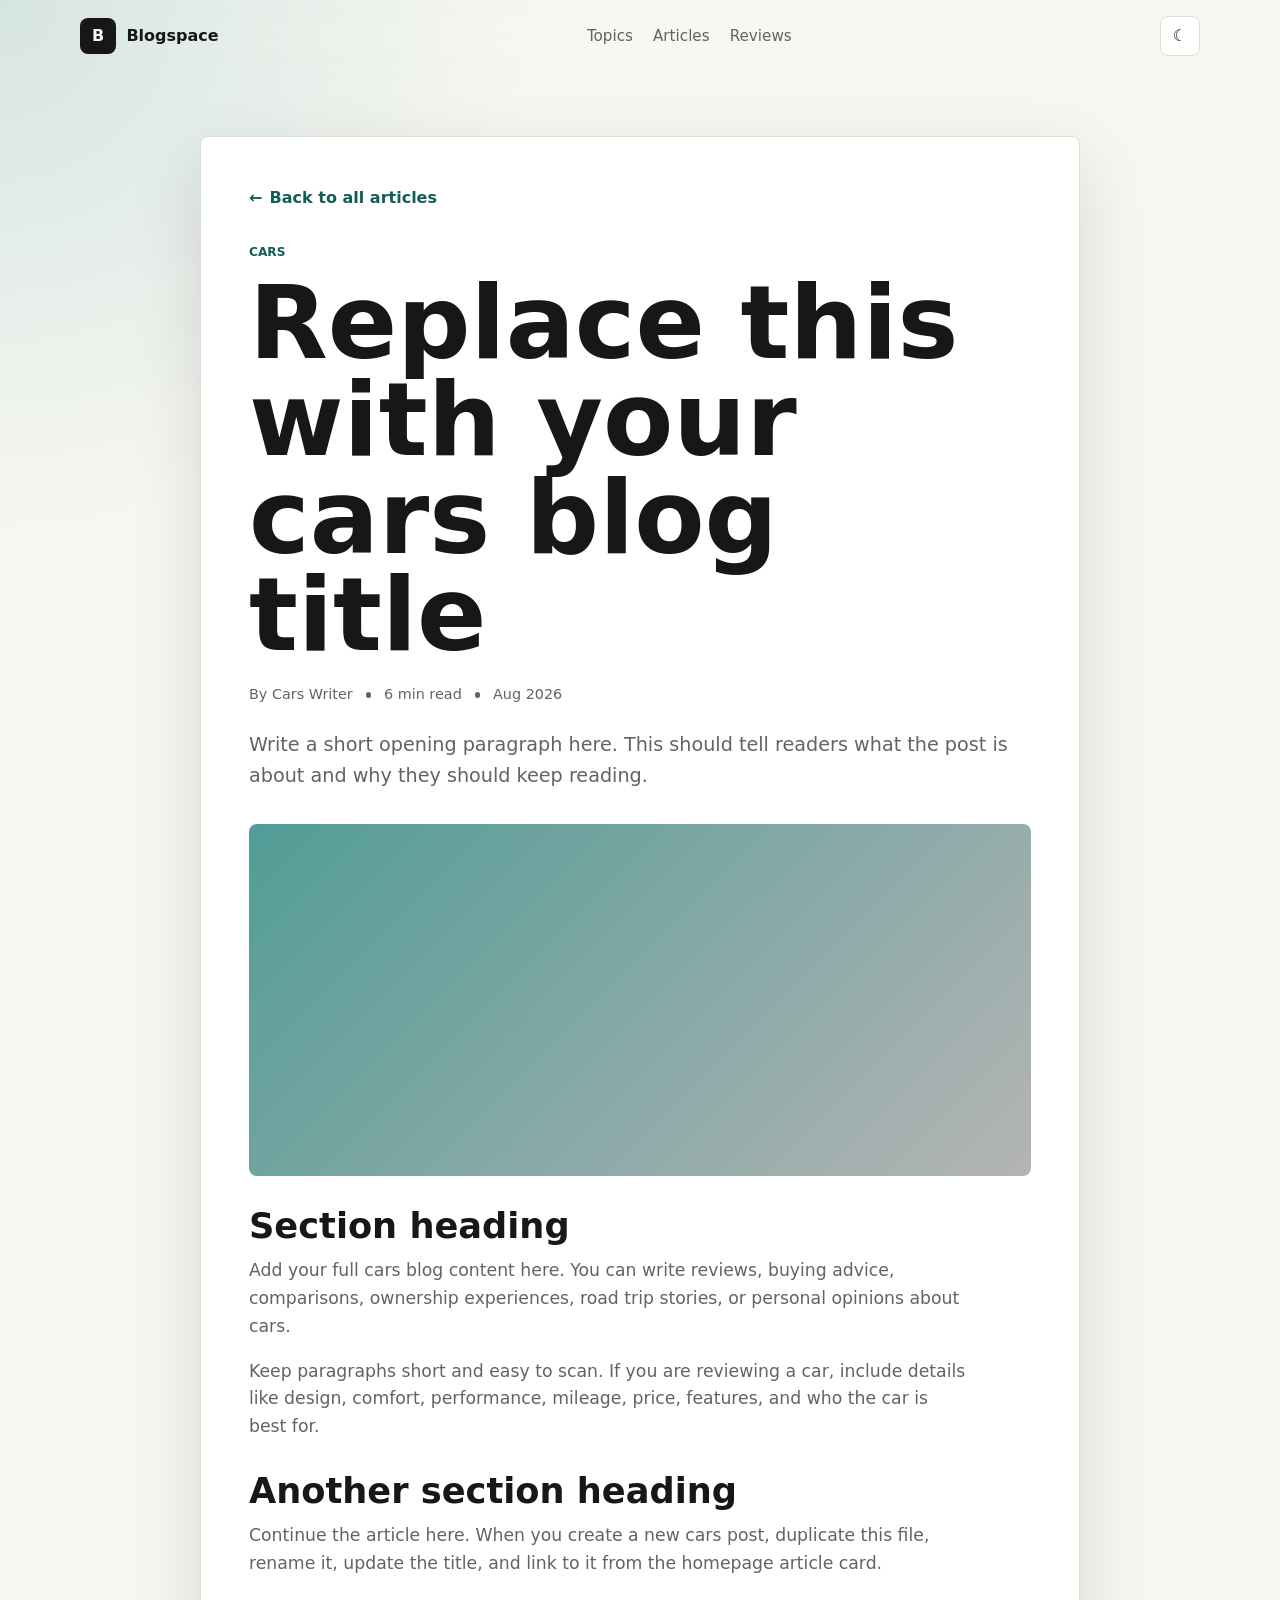
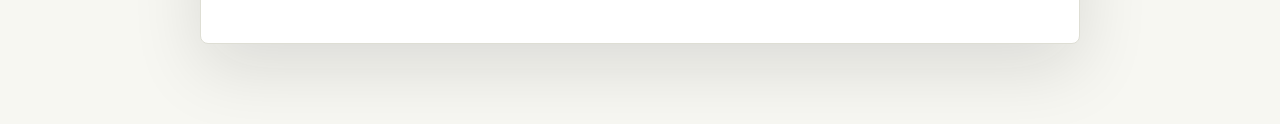
==== posts/cars-post-template.html @ 20c43fdd "Initial commit This is a sample website. Contents aren't real and authentic yet. This is just to che" ====
<!DOCTYPE html>
<html lang="en">
  <head>
    <meta charset="UTF-8" />
    <meta name="viewport" content="width=device-width, initial-scale=1.0" />
    <title>Cars Post Template</title>
    <meta name="description" content="A cars blog post template." />
    <link rel="stylesheet" href="../styles.css" />
  </head>
  <body>
    <div class="progress-bar" id="progressBar"></div>

    <header class="site-header">
      <a class="brand" href="../index.html" aria-label="Go to homepage">
        <span class="brand-mark">B</span>
        <span>Blogspace</span>
      </a>

      <nav class="nav-links" aria-label="Post navigation">
        <a href="../index.html#topics">Topics</a>
        <a href="../index.html#articles">Articles</a>
        <a href="../index.html#reviews">Reviews</a>
      </nav>

      <button class="icon-button" id="themeToggle" type="button" aria-label="Toggle theme">
        <span aria-hidden="true">☾</span>
      </button>
    </header>

    <main class="post-page">
      <article class="post-article" data-topic="cars">
        <a class="back-link" href="../index.html#articles">
          <span aria-hidden="true">←</span>
          Back to all articles
        </a>
        <p class="eyebrow">Cars</p>
        <h1>Replace this with your cars blog title</h1>

        <div class="article-meta post-meta">
          <span>By Cars Writer</span>
          <span>6 min read</span>
          <span>Aug 2026</span>
        </div>

        <p class="post-intro">
          Write a short opening paragraph here. This should tell readers what the
          post is about and why they should keep reading.
        </p>

        <div class="post-cover cars-cover" role="img" aria-label="Cars blog cover image"></div>

        <section class="post-content">
          <h2>Section heading</h2>
          <p>
            Add your full cars blog content here. You can write reviews, buying
            advice, comparisons, ownership experiences, road trip stories, or
            personal opinions about cars.
          </p>

          <p>
            Keep paragraphs short and easy to scan. If you are reviewing a car,
            include details like design, comfort, performance, mileage, price,
            features, and who the car is best for.
          </p>

          <h2>Another section heading</h2>
          <p>
            Continue the article here. When you create a new cars post, duplicate
            this file, rename it, update the title, and link to it from the
            homepage article card.
          </p>
        </section>
      </article>
    </main>

    <script src="../script.js"></script>
  </body>
</html>
---- styles.css ----
:root {
  color-scheme: light;
  --bg: #f7f7f2;
  --surface: #ffffff;
  --surface-strong: #efefe7;
  --text: #171717;
  --muted: #62645f;
  --line: #deded4;
  --accent: #0f766e;
  --accent-strong: #115e59;
  --accent-soft: #d8f3ee;
  --shadow: 0 24px 70px rgba(20, 20, 15, 0.12);
  --radius: 8px;
  --max-width: 1160px;
}

body.dark {
  color-scheme: dark;
  --bg: #101312;
  --surface: #181c1a;
  --surface-strong: #222824;
  --text: #f3f5f0;
  --muted: #a9b0aa;
  --line: #303832;
  --accent: #5eead4;
  --accent-strong: #99f6e4;
  --accent-soft: #163a35;
  --shadow: 0 24px 70px rgba(0, 0, 0, 0.32);
}

* {
  box-sizing: border-box;
}

html {
  scroll-behavior: smooth;
}

body {
  margin: 0;
  background:
    radial-gradient(circle at top left, rgba(15, 118, 110, 0.14), transparent 34rem),
    var(--bg);
  color: var(--text);
  font-family:
    Inter, ui-sans-serif, system-ui, -apple-system, BlinkMacSystemFont, "Segoe UI",
    sans-serif;
  line-height: 1.6;
}

a {
  color: inherit;
  text-decoration: none;
}

button,
input {
  font: inherit;
}

.progress-bar {
  position: fixed;
  top: 0;
  left: 0;
  z-index: 20;
  width: 0%;
  height: 4px;
  background: var(--accent);
}

.site-header {
  position: sticky;
  top: 0;
  z-index: 10;
  display: flex;
  align-items: center;
  justify-content: space-between;
  gap: 1rem;
  max-width: var(--max-width);
  margin: 0 auto;
  padding: 1rem 1.25rem;
  backdrop-filter: blur(18px);
}

.brand,
.nav-links,
.footer-links,
.article-meta,
.filter-tabs {
  display: flex;
  align-items: center;
}

.brand {
  gap: 0.65rem;
  font-weight: 800;
}

.brand-mark {
  display: grid;
  width: 2.25rem;
  height: 2.25rem;
  place-items: center;
  border-radius: var(--radius);
  background: var(--text);
  color: var(--bg);
}

.nav-links {
  gap: 1.25rem;
  color: var(--muted);
  font-size: 0.95rem;
}

.nav-links a:hover,
.footer-links a:hover,
.text-link:hover {
  color: var(--accent-strong);
}

.icon-button {
  display: grid;
  width: 2.5rem;
  height: 2.5rem;
  place-items: center;
  border: 1px solid var(--line);
  border-radius: var(--radius);
  background: var(--surface);
  color: var(--text);
  cursor: pointer;
}

main,
.site-footer {
  max-width: var(--max-width);
  margin: 0 auto;
  padding: 0 1.25rem;
}

.hero {
  display: grid;
  grid-template-columns: minmax(0, 1.45fr) minmax(18rem, 0.55fr);
  gap: 1.25rem;
  align-items: stretch;
  min-height: calc(100vh - 5.5rem);
  padding: 5.5rem 0 3.5rem;
}

.hero-content {
  display: flex;
  flex-direction: column;
  justify-content: center;
}

.eyebrow,
.card-label,
.tag {
  margin: 0 0 0.75rem;
  color: var(--accent-strong);
  font-size: 0.76rem;
  font-weight: 800;
  letter-spacing: 0;
  text-transform: uppercase;
}

h1,
h2,
h3,
p {
  margin-top: 0;
}

h1 {
  max-width: 13ch;
  margin-bottom: 1.25rem;
  font-size: clamp(3.25rem, 8vw, 6.75rem);
  line-height: 0.95;
}

h2 {
  margin-bottom: 0.8rem;
  font-size: clamp(2rem, 4vw, 3.4rem);
  line-height: 1.05;
}

h3 {
  margin-bottom: 0.75rem;
  font-size: 1.45rem;
  line-height: 1.18;
}

.hero-copy {
  max-width: 42rem;
  color: var(--muted);
  font-size: 1.12rem;
}

.search-panel,
.newsletter-form {
  display: flex;
  gap: 0.65rem;
  width: 100%;
}

.search-panel {
  max-width: 36rem;
  margin-top: 1.25rem;
  padding: 0.45rem;
  border: 1px solid var(--line);
  border-radius: var(--radius);
  background: var(--surface);
  box-shadow: var(--shadow);
}

input {
  min-width: 0;
  width: 100%;
  border: 1px solid transparent;
  border-radius: calc(var(--radius) - 2px);
  background: transparent;
  color: var(--text);
  outline: none;
  padding: 0.85rem 1rem;
}

input:focus {
  border-color: var(--accent);
}

button[type="submit"],
.filter-button {
  border: 0;
  border-radius: calc(var(--radius) - 2px);
  cursor: pointer;
  font-weight: 800;
}

button[type="submit"] {
  background: var(--text);
  color: var(--bg);
  padding: 0.85rem 1.15rem;
}

.hero-card,
.article-card,
.newsletter {
  border: 1px solid var(--line);
  border-radius: var(--radius);
  background: color-mix(in srgb, var(--surface) 88%, transparent);
}

.hero-card {
  align-self: end;
  min-height: 23rem;
  padding: 1.5rem;
  box-shadow: var(--shadow);
}

.hero-card h2 {
  font-size: 2rem;
}

.hero-card p,
.feature-copy p,
.article-card p,
.newsletter p,
.section-copy {
  color: var(--muted);
}

.text-link {
  display: inline-flex;
  margin-top: 1rem;
  color: var(--accent-strong);
  font-weight: 800;
}

.topics-section,
.featured,
.articles-section,
.newsletter,
.reviews-section {
  margin-bottom: 5rem;
}

.section-heading {
  margin-bottom: 1.25rem;
}

.section-heading.row {
  display: flex;
  align-items: end;
  justify-content: space-between;
  gap: 1rem;
}

.topic-grid {
  display: grid;
  grid-template-columns: repeat(2, minmax(0, 1fr));
  gap: 1rem;
}

.topic-card {
  min-height: 18rem;
  padding: clamp(1.4rem, 4vw, 2rem);
  border: 1px solid var(--line);
  border-radius: var(--radius);
  background: var(--surface);
  box-shadow: var(--shadow);
  transition:
    transform 180ms ease,
    border-color 180ms ease;
}

.topic-card:hover {
  transform: translateY(-4px);
  border-color: color-mix(in srgb, var(--accent) 45%, var(--line));
}

.cars-topic {
  background:
    linear-gradient(135deg, rgba(15, 118, 110, 0.16), transparent),
    var(--surface);
}

.emotions-topic {
  background:
    linear-gradient(135deg, rgba(242, 201, 76, 0.22), transparent),
    var(--surface);
}

.feature-grid {
  display: grid;
  grid-template-columns: minmax(0, 1fr) minmax(0, 1fr);
  overflow: hidden;
  border: 1px solid var(--line);
  border-radius: var(--radius);
  background: var(--surface);
}

.feature-image {
  min-height: 25rem;
  background:
    linear-gradient(135deg, rgba(15, 118, 110, 0.82), rgba(242, 201, 76, 0.62)),
    url("https://images.unsplash.com/photo-1499750310107-5fef28a66643?auto=format&fit=crop&w=1400&q=80");
  background-position: center;
  background-size: cover;
}

.feature-copy {
  align-self: center;
  padding: clamp(1.5rem, 5vw, 3rem);
}

.feature-copy h3 {
  font-size: clamp(2rem, 4vw, 3.5rem);
}

.article-meta {
  gap: 0.8rem;
  color: var(--muted);
  font-size: 0.9rem;
}

.article-meta span + span::before {
  content: "";
  display: inline-block;
  width: 0.35rem;
  height: 0.35rem;
  margin-right: 0.8rem;
  border-radius: 999px;
  background: var(--muted);
  vertical-align: middle;
}

.filter-tabs {
  flex-wrap: wrap;
  gap: 0.4rem;
  padding: 0.35rem;
  border: 1px solid var(--line);
  border-radius: var(--radius);
  background: var(--surface);
}

.filter-button {
  background: transparent;
  color: var(--muted);
  padding: 0.55rem 0.85rem;
}

.filter-button.active,
.filter-button:hover {
  background: var(--accent-soft);
  color: var(--accent-strong);
}

.article-grid {
  display: grid;
  grid-template-columns: repeat(3, minmax(0, 1fr));
  gap: 1rem;
}

.article-card {
  display: block;
  min-height: 16rem;
  padding: 1.35rem;
  transition:
    transform 180ms ease,
    border-color 180ms ease,
    box-shadow 180ms ease;
}

.read-more {
  display: inline-flex;
  margin-top: 1.25rem;
  color: var(--accent-strong);
  font-weight: 800;
}

.article-card:hover {
  transform: translateY(-4px);
  border-color: color-mix(in srgb, var(--accent) 45%, var(--line));
  box-shadow: var(--shadow);
}

.article-card.hidden {
  display: none;
}

.empty-state {
  display: none;
  margin-top: 1rem;
  color: var(--muted);
}

.empty-state.visible {
  display: block;
}

.newsletter {
  display: grid;
  grid-template-columns: minmax(0, 1fr) minmax(18rem, 0.7fr);
  gap: 1.5rem;
  align-items: center;
  padding: clamp(1.5rem, 5vw, 3rem);
  background:
    linear-gradient(135deg, color-mix(in srgb, var(--accent-soft) 55%, transparent), transparent),
    var(--surface);
}

.newsletter-form {
  padding: 0.45rem;
  border: 1px solid var(--line);
  border-radius: var(--radius);
  background: var(--bg);
}

.reviews-section {
  scroll-margin-top: 5rem;
}

.section-copy {
  max-width: 42rem;
}

.giscus-wrapper {
  min-height: 12rem;
  padding: clamp(1rem, 3vw, 1.5rem);
  border: 1px solid var(--line);
  border-radius: var(--radius);
  background: var(--surface);
  box-shadow: var(--shadow);
}

.post-page {
  max-width: 920px;
  padding-top: 4rem;
  padding-bottom: 5rem;
}

.post-article {
  padding: clamp(1.5rem, 5vw, 3rem);
  border: 1px solid var(--line);
  border-radius: var(--radius);
  background: var(--surface);
  box-shadow: var(--shadow);
}

.post-article h1 {
  max-width: 11ch;
}

.back-link {
  display: inline-flex;
  align-items: center;
  gap: 0.45rem;
  margin-bottom: 2rem;
  color: var(--accent-strong);
  font-weight: 800;
}

.post-meta {
  margin-bottom: 1.5rem;
}

.post-intro {
  color: var(--muted);
  font-size: 1.2rem;
}

.post-cover {
  min-height: 22rem;
  margin: 2rem 0;
  border-radius: var(--radius);
  background-position: center;
  background-size: cover;
}

.cars-cover {
  background:
    linear-gradient(135deg, rgba(15, 118, 110, 0.72), rgba(23, 23, 23, 0.32)),
    url("https://images.unsplash.com/photo-1503736334956-4c8f8e92946d?auto=format&fit=crop&w=1400&q=80");
}

.emotions-cover {
  background:
    linear-gradient(135deg, rgba(242, 201, 76, 0.5), rgba(15, 118, 110, 0.5)),
    url("https://images.unsplash.com/photo-1490730141103-6cac27aaab94?auto=format&fit=crop&w=1400&q=80");
}

.post-content {
  max-width: 720px;
}

.post-content h2 {
  margin-top: 2rem;
  font-size: clamp(1.6rem, 3vw, 2.2rem);
}

.post-content p {
  color: var(--muted);
  font-size: 1.08rem;
}

.site-footer {
  display: flex;
  align-items: center;
  justify-content: space-between;
  gap: 1rem;
  padding-top: 2rem;
  padding-bottom: 2rem;
  color: var(--muted);
  border-top: 1px solid var(--line);
}

.footer-links {
  gap: 1rem;
}

.sr-only {
  position: absolute;
  width: 1px;
  height: 1px;
  overflow: hidden;
  clip: rect(0, 0, 0, 0);
  white-space: nowrap;
}

@media (max-width: 860px) {
  .site-header {
    flex-wrap: wrap;
  }

  .nav-links {
    order: 3;
    width: 100%;
    justify-content: space-between;
  }

  .hero,
  .topic-grid,
  .feature-grid,
  .newsletter {
    grid-template-columns: 1fr;
  }

  .hero {
    min-height: auto;
    padding-top: 3.5rem;
  }

  .section-heading.row {
    align-items: start;
    flex-direction: column;
  }

  .article-grid {
    grid-template-columns: repeat(2, minmax(0, 1fr));
  }
}

@media (max-width: 620px) {
  h1 {
    font-size: 3.6rem;
  }

  .search-panel,
  .newsletter-form,
  .site-footer {
    flex-direction: column;
  }

  .article-grid {
    grid-template-columns: 1fr;
  }

  .feature-image {
    min-height: 18rem;
  }

  .post-cover {
    min-height: 16rem;
  }

  .site-footer {
    align-items: flex-start;
  }
}
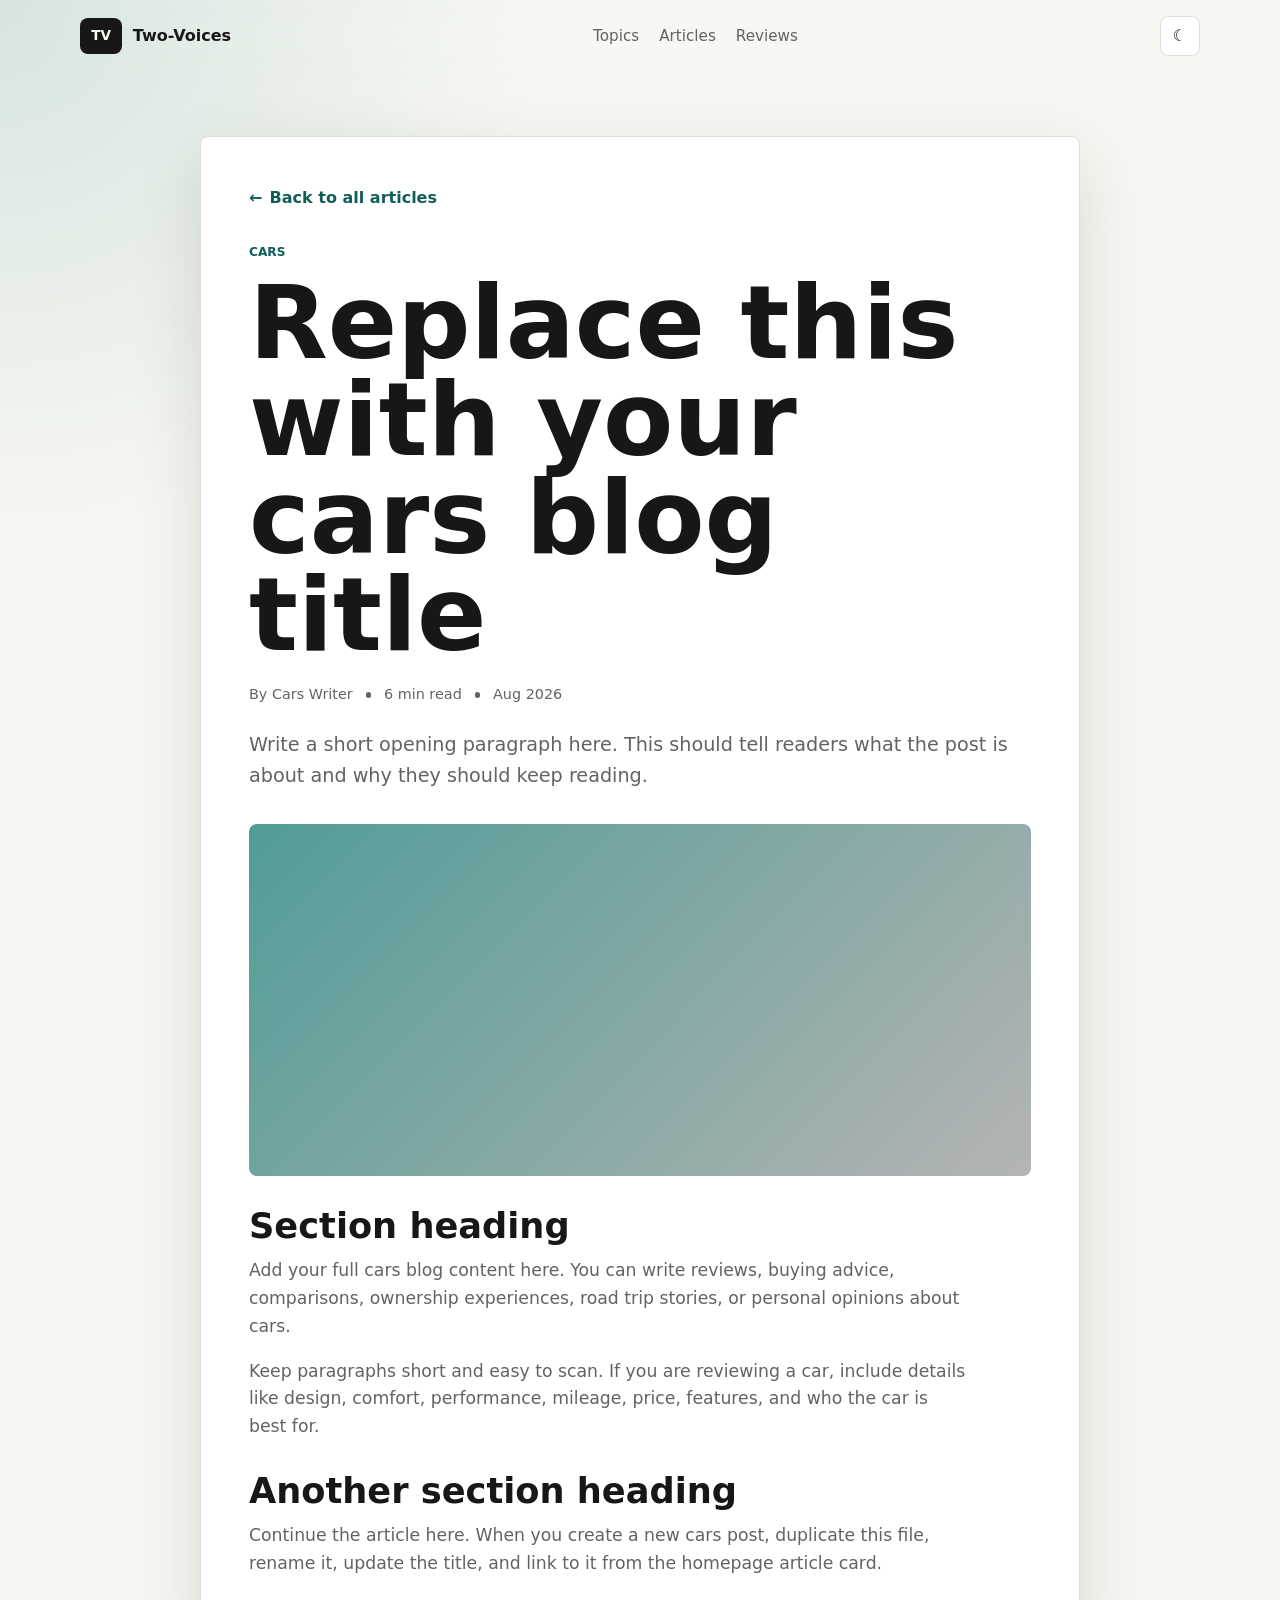
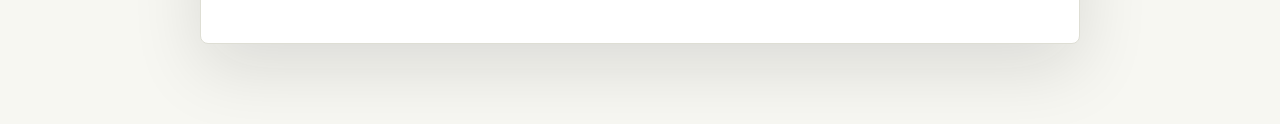
==== commit 5e70479a: "Name change to Two Voices" ====
--- a/posts/cars-post-template.html
+++ b/posts/cars-post-template.html
@@ -12,8 +12,8 @@
 
     <header class="site-header">
       <a class="brand" href="../index.html" aria-label="Go to homepage">
-        <span class="brand-mark">B</span>
-        <span>Blogspace</span>
+        <span class="brand-mark">TV</span>
+        <span>Two-Voices</span>
       </a>
 
       <nav class="nav-links" aria-label="Post navigation">
--- a/styles.css
+++ b/styles.css
@@ -98,12 +98,13 @@
 
 .brand-mark {
   display: grid;
-  width: 2.25rem;
+  width: 2.65rem;
   height: 2.25rem;
   place-items: center;
   border-radius: var(--radius);
   background: var(--text);
   color: var(--bg);
+  font-size: 0.85rem;
 }
 
 .nav-links {
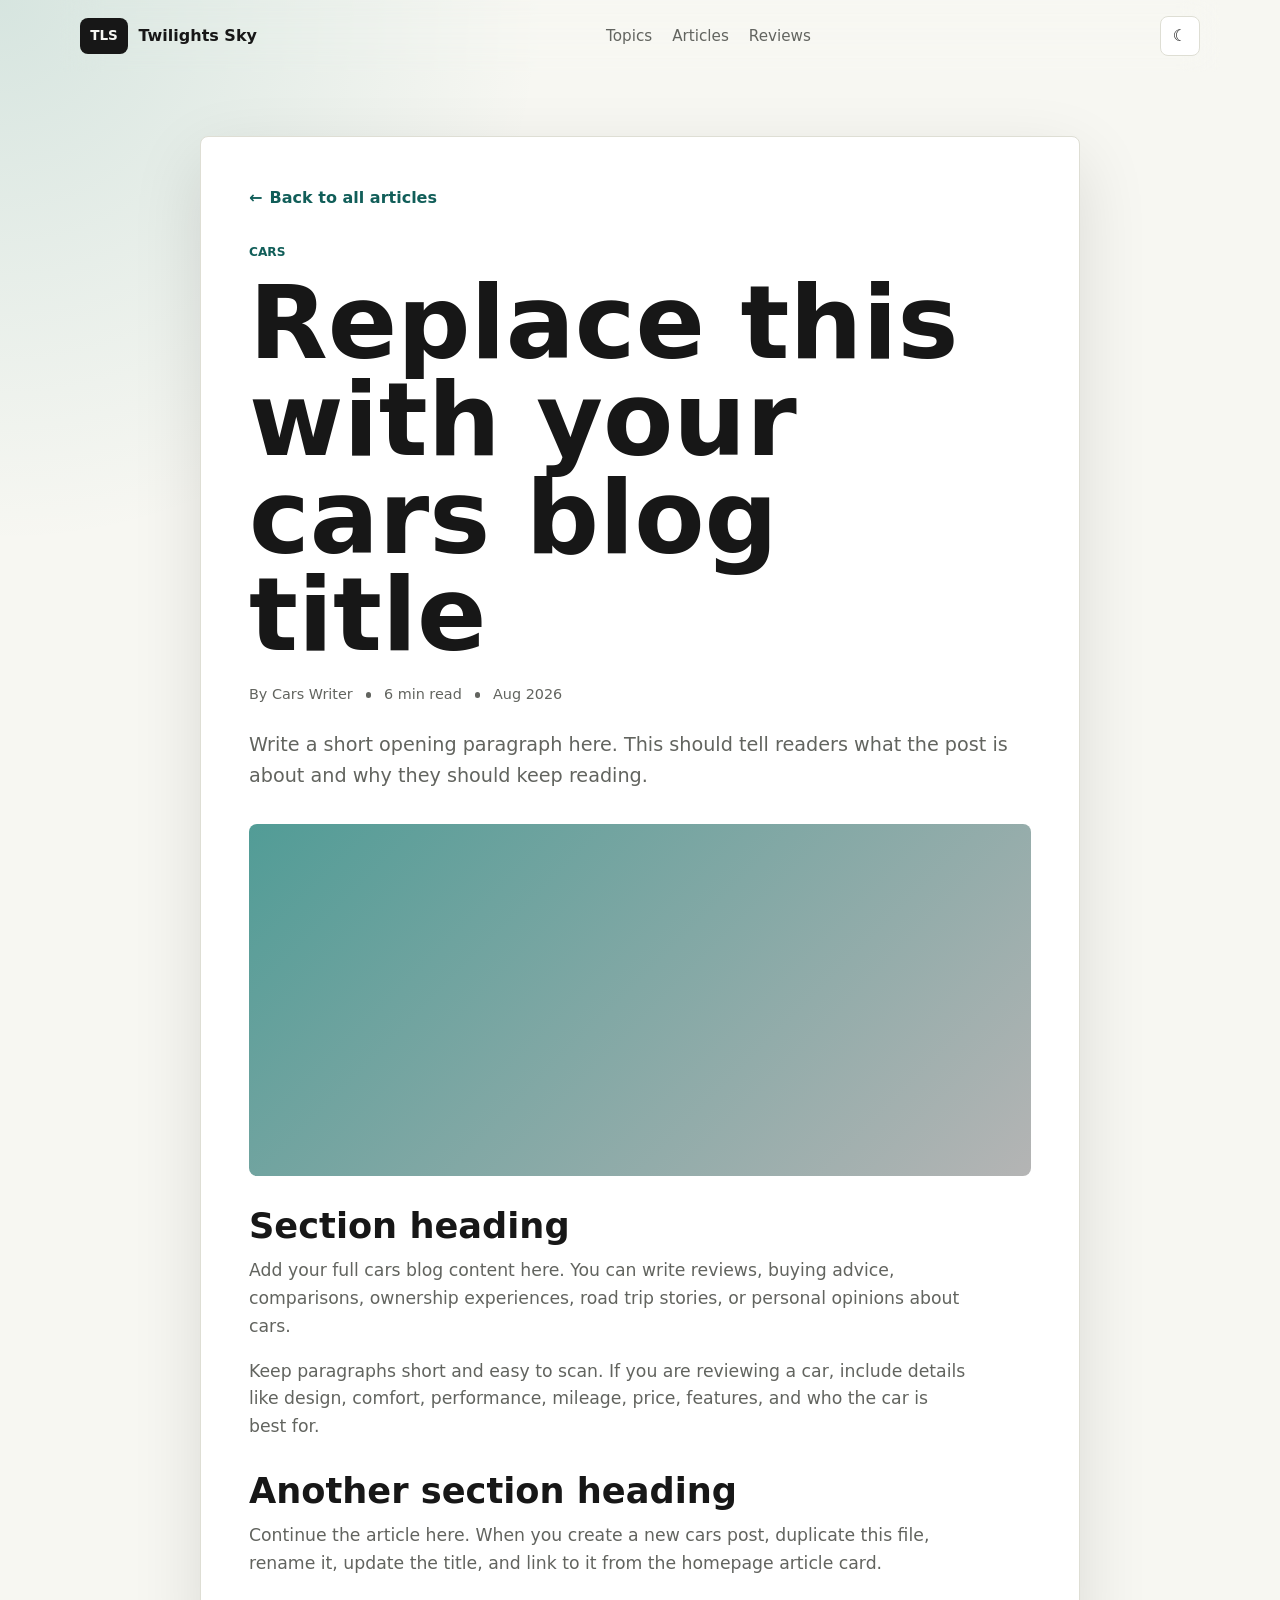
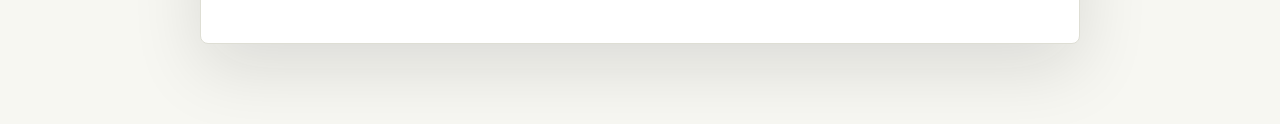
==== commit c24a6c97: "Name Changed again This name is Finalized for now" ====
--- a/posts/cars-post-template.html
+++ b/posts/cars-post-template.html
@@ -12,8 +12,8 @@
 
     <header class="site-header">
       <a class="brand" href="../index.html" aria-label="Go to homepage">
-        <span class="brand-mark">TV</span>
-        <span>Two-Voices</span>
+        <span class="brand-mark">TLS</span>
+        <span>Twilights Sky</span>
       </a>
 
       <nav class="nav-links" aria-label="Post navigation">
--- a/styles.css
+++ b/styles.css
@@ -98,7 +98,7 @@
 
 .brand-mark {
   display: grid;
-  width: 2.65rem;
+  width: 3rem;
   height: 2.25rem;
   place-items: center;
   border-radius: var(--radius);
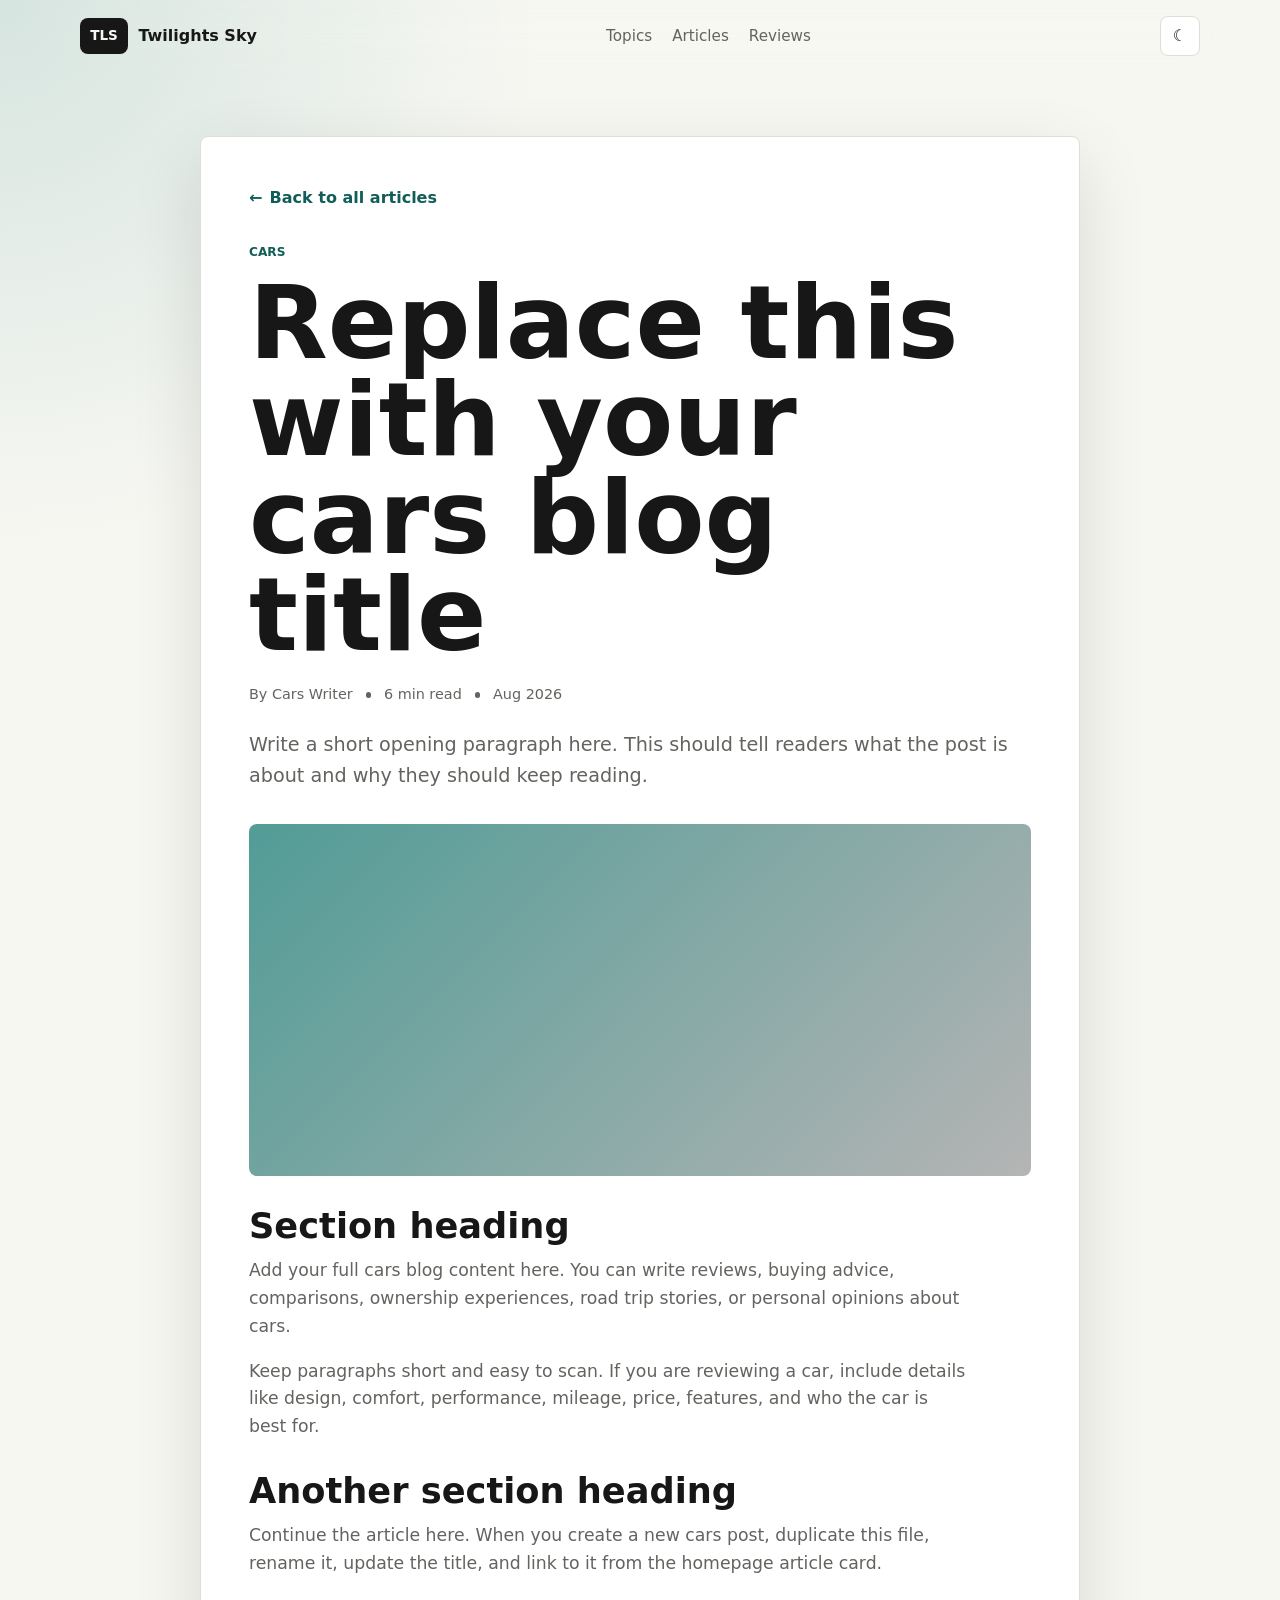
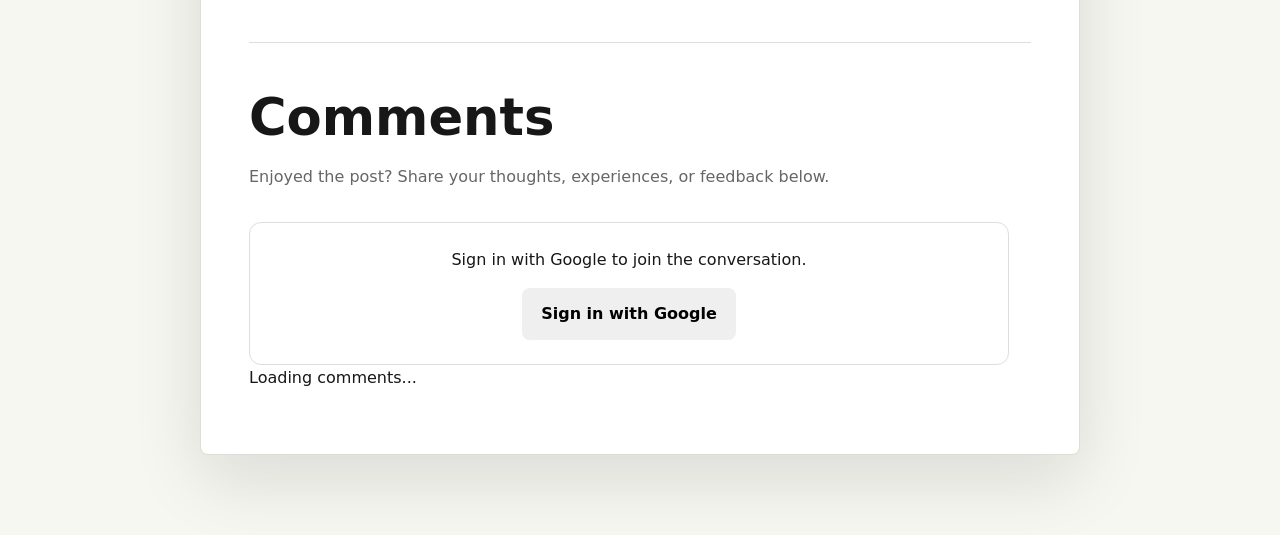
==== commit 54165497: "Implemented Firebase connection Users will be able to add comments to  blogs" ====
--- a/posts/cars-post-template.html
+++ b/posts/cars-post-template.html
@@ -70,9 +70,115 @@
             homepage article card.
           </p>
         </section>
-      </article>
-    </main>
 
-    <script src="../script.js"></script>
+        <section
+        class="comments-section"
+        id="comments"
+        aria-labelledby="comments-title"
+      >
+        <h2 id="comments-title">Comments</h2>
+      
+        <p class="comments-intro">
+          Enjoyed the post? Share your thoughts, experiences, or feedback below.
+        </p>
+      
+        <div class="comments-wrapper">
+      
+          <!-- Sign in -->
+          <div id="commentsLogin" class="comments-login">
+      
+            <p>
+              Sign in with Google to join the conversation.
+            </p>
+      
+            <button
+              id="googleSignIn"
+              type="button"
+              class="google-signin-button"
+            >
+              Sign in with Google
+            </button>
+      
+          </div>
+      
+      
+          <!-- Comment form -->
+          <div
+            id="commentsForm"
+            class="comments-form"
+            hidden
+          >
+      
+            <div class="user-info">
+      
+              <img
+                id="userPhoto"
+                class="user-photo"
+                src=""
+                alt=""
+              />
+      
+              <div>
+      
+                <strong id="userName"></strong>
+      
+                <button
+                  id="signOut"
+                  type="button"
+                  class="sign-out-button"
+                >
+                  Sign out
+                </button>
+      
+              </div>
+      
+            </div>
+      
+      
+            <textarea
+              id="commentText"
+              maxlength="2000"
+              rows="4"
+              placeholder="Share your thoughts..."
+            ></textarea>
+      
+      
+            <div class="comment-form-footer">
+      
+              <span id="characterCount">
+                0 / 2000
+              </span>
+      
+              <button
+                id="postComment"
+                type="button"
+              >
+                Post Comment
+              </button>
+      
+            </div>
+      
+      
+            <p id="commentMessage"></p>
+      
+          </div>
+      
+      
+          <!-- Existing comments -->
+          <div id="commentsList">
+      
+            <p>
+              Loading comments...
+            </p>
+      
+          </div>
+      
+        </div>
+      </section>
+      
+      <script
+        type="module"
+        src="../comments.js"
+      ></script>
   </body>
 </html>
--- a/styles.css
+++ b/styles.css
@@ -473,6 +473,16 @@
   box-shadow: var(--shadow);
 }
 
+.comments-section {
+  margin-top: 3rem;
+  padding-top: 2rem;
+  border-top: 1px solid var(--line);
+}
+
+.comments-section h2 {
+  margin-bottom: 1.25rem;
+}
+
 .post-page {
   max-width: 920px;
   padding-top: 4rem;
@@ -627,3 +637,143 @@
     align-items: flex-start;
   }
 }
+
+/* ========================================
+   FIREBASE COMMENTS
+   ======================================== */
+
+   .comments-section {
+    margin-top: 4rem;
+    padding-top: 3rem;
+    border-top: 1px solid var(--border-color, #ddd);
+  }
+  
+  .comments-intro {
+    margin-bottom: 2rem;
+    color: var(--muted-text, #666);
+  }
+  
+  .comments-wrapper {
+    max-width: 760px;
+  }
+  
+  .comments-login {
+    padding: 1.5rem;
+    border: 1px solid var(--border-color, #ddd);
+    border-radius: 12px;
+    text-align: center;
+  }
+  
+  .google-signin-button {
+    padding: 0.8rem 1.2rem;
+    border: none;
+    border-radius: 8px;
+    cursor: pointer;
+    font-weight: 600;
+  }
+  
+  .comments-form {
+    margin-bottom: 2rem;
+  }
+  
+  .user-info {
+    display: flex;
+    align-items: center;
+    gap: 0.75rem;
+    margin-bottom: 1rem;
+  }
+  
+  .user-photo {
+    width: 42px;
+    height: 42px;
+    border-radius: 50%;
+    object-fit: cover;
+  }
+  
+  .sign-out-button {
+    display: block;
+    margin-top: 0.25rem;
+    padding: 0;
+    border: none;
+    background: none;
+    cursor: pointer;
+    font-size: 0.85rem;
+  }
+  
+  #commentText {
+    width: 100%;
+    box-sizing: border-box;
+    resize: vertical;
+    padding: 1rem;
+    border: 1px solid var(--border-color, #ddd);
+    border-radius: 10px;
+    font: inherit;
+  }
+  
+  .comment-form-footer {
+    display: flex;
+    align-items: center;
+    justify-content: space-between;
+    margin-top: 0.75rem;
+  }
+  
+  #postComment {
+    padding: 0.7rem 1.1rem;
+    border: none;
+    border-radius: 8px;
+    cursor: pointer;
+    font-weight: 600;
+  }
+  
+  #postComment:disabled {
+    opacity: 0.6;
+    cursor: not-allowed;
+  }
+  
+  #commentMessage {
+    margin-top: 0.75rem;
+    font-size: 0.9rem;
+  }
+  
+  .comment {
+    padding: 1.25rem 0;
+    border-bottom: 1px solid var(--border-color, #ddd);
+  }
+  
+  .comment-header {
+    display: flex;
+    align-items: center;
+    gap: 0.75rem;
+  }
+  
+  .comment-avatar {
+    width: 40px;
+    height: 40px;
+    border-radius: 50%;
+    object-fit: cover;
+  }
+  
+  .comment-header small {
+    display: block;
+    margin-top: 0.2rem;
+    opacity: 0.65;
+    font-size: 0.8rem;
+  }
+  
+  .comment-text {
+    margin: 0.9rem 0 0;
+    line-height: 1.6;
+    white-space: pre-wrap;
+  }
+  
+  .comment-actions {
+    margin-top: 0.75rem;
+  }
+  
+  .comment-actions button {
+    padding: 0;
+    border: none;
+    background: none;
+    cursor: pointer;
+    font-size: 0.85rem;
+  }
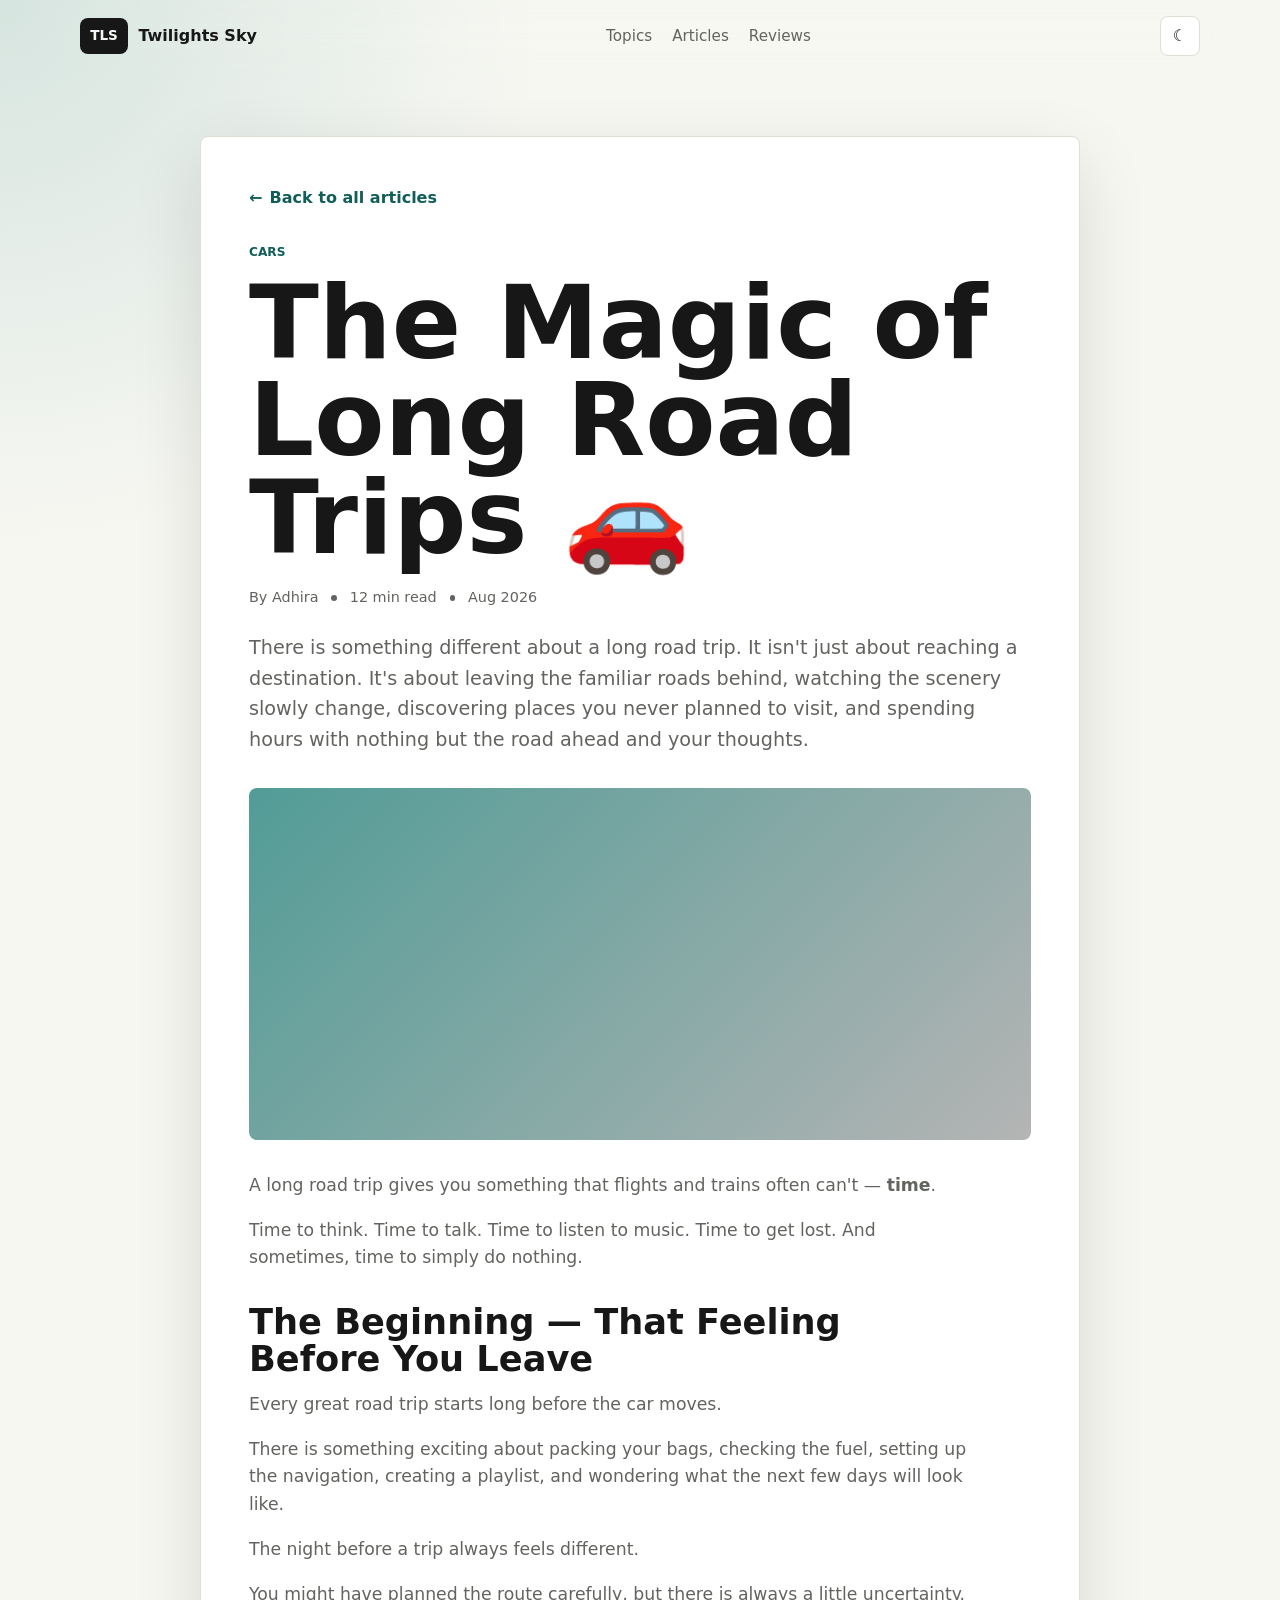
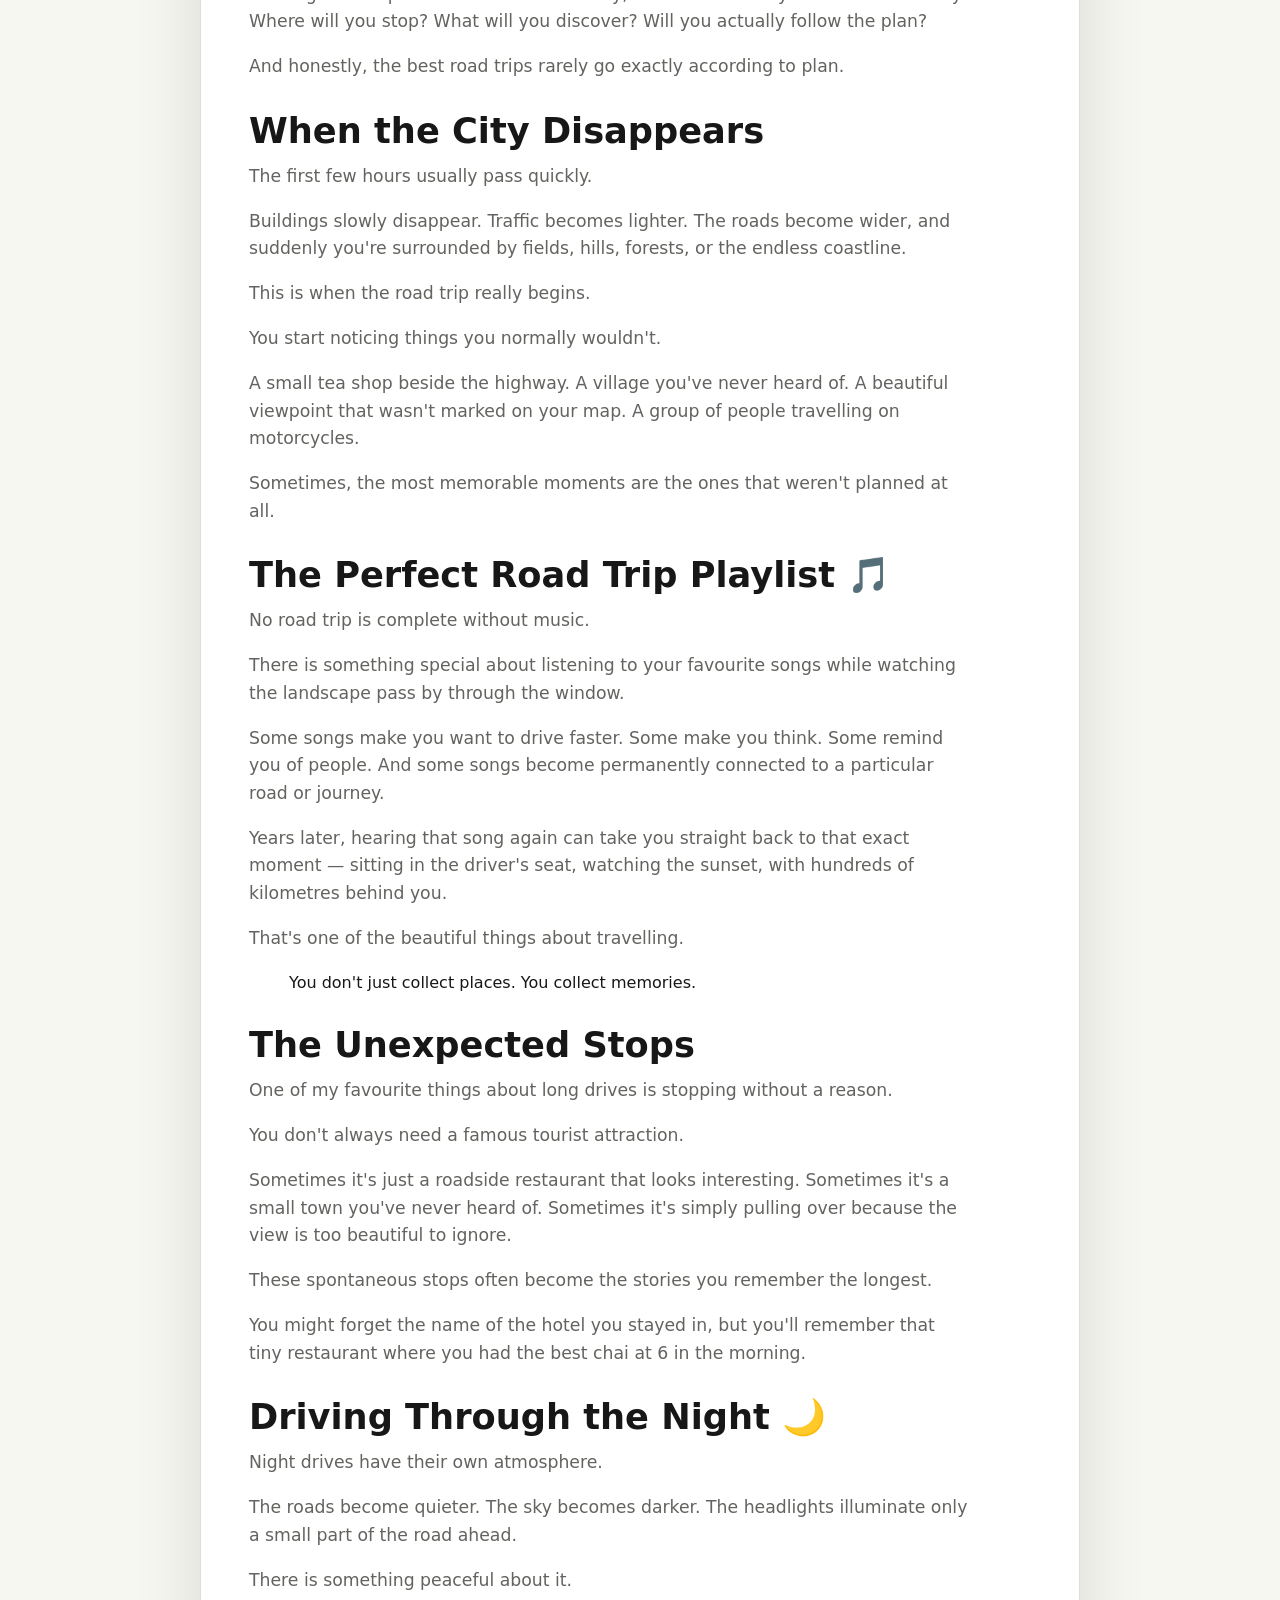
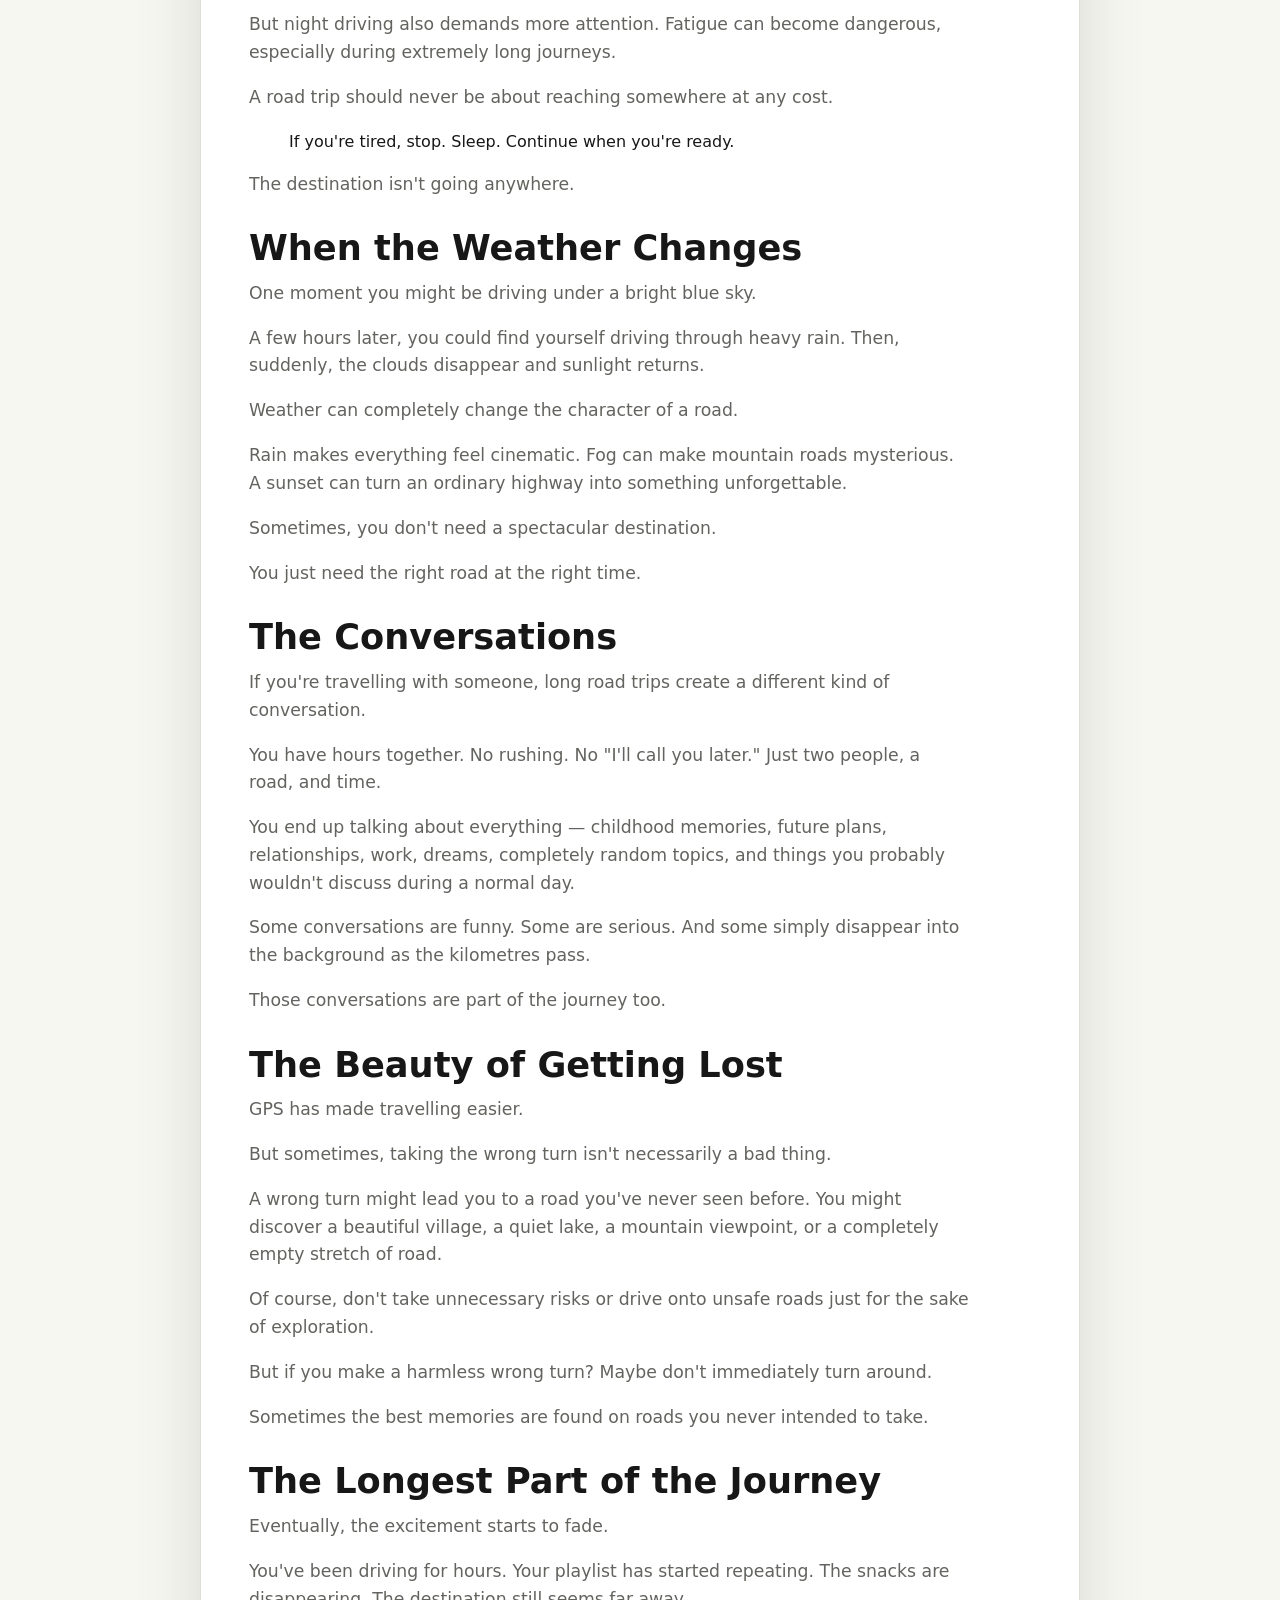
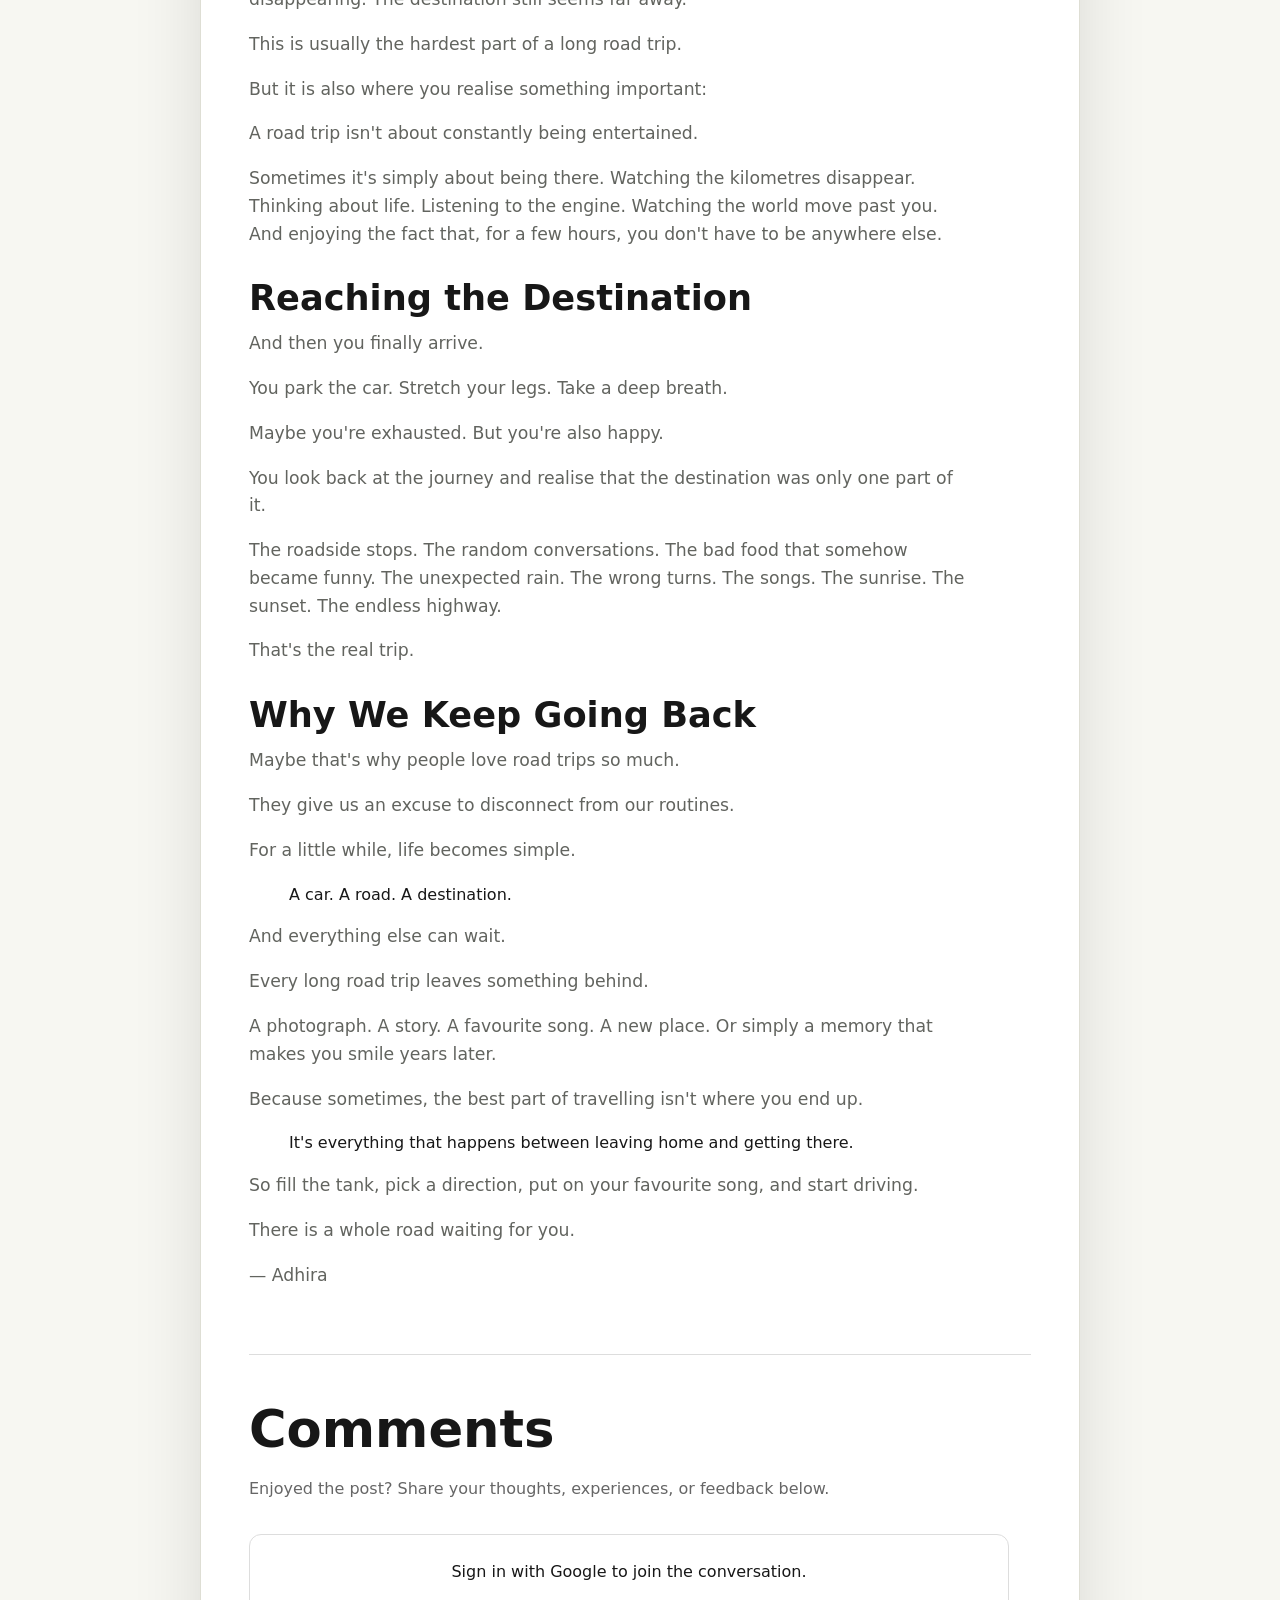
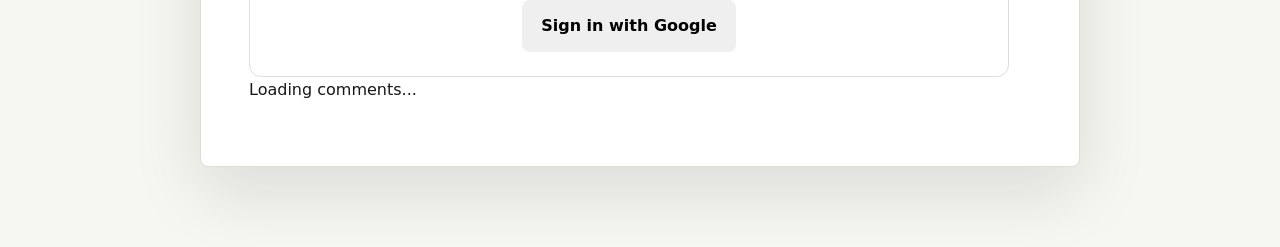
==== commit 338e38bc: "Add cars blog and organize content to show only two articles - Add 'The Magic of Long Road Trips' ar" ====
--- a/posts/cars-post-template.html
+++ b/posts/cars-post-template.html
@@ -3,8 +3,8 @@
   <head>
     <meta charset="UTF-8" />
     <meta name="viewport" content="width=device-width, initial-scale=1.0" />
-    <title>Cars Post Template</title>
-    <meta name="description" content="A cars blog post template." />
+    <title>The Magic of Long Road Trips</title>
+    <meta name="description" content="Exploring the beauty, freedom, and timeless appeal of long road trips — where the journey becomes the destination." />
     <link rel="stylesheet" href="../styles.css" />
   </head>
   <body>
@@ -34,41 +34,332 @@
           Back to all articles
         </a>
         <p class="eyebrow">Cars</p>
-        <h1>Replace this with your cars blog title</h1>
+        <h1>The Magic of Long Road Trips 🚗</h1>
 
         <div class="article-meta post-meta">
-          <span>By Cars Writer</span>
-          <span>6 min read</span>
+          <span>By Adhira</span>
+          <span>12 min read</span>
           <span>Aug 2026</span>
         </div>
 
         <p class="post-intro">
-          Write a short opening paragraph here. This should tell readers what the
-          post is about and why they should keep reading.
+          There is something different about a long road trip. It isn't just about reaching a destination. It's about leaving the familiar roads behind, watching the scenery slowly change, discovering places you never planned to visit, and spending hours with nothing but the road ahead and your thoughts.
         </p>
 
         <div class="post-cover cars-cover" role="img" aria-label="Cars blog cover image"></div>
 
         <section class="post-content">
-          <h2>Section heading</h2>
-          <p>
-            Add your full cars blog content here. You can write reviews, buying
-            advice, comparisons, ownership experiences, road trip stories, or
-            personal opinions about cars.
-          </p>
-
-          <p>
-            Keep paragraphs short and easy to scan. If you are reviewing a car,
-            include details like design, comfort, performance, mileage, price,
-            features, and who the car is best for.
-          </p>
-
-          <h2>Another section heading</h2>
-          <p>
-            Continue the article here. When you create a new cars post, duplicate
-            this file, rename it, update the title, and link to it from the
-            homepage article card.
-          </p>
+
+          <p>
+            A long road trip gives you something that flights and trains often can't — <strong>time</strong>.
+          </p>
+
+          <p>
+            Time to think. Time to talk. Time to listen to music. Time to get lost. And sometimes, time to simply do nothing.
+          </p>
+
+          <h2>The Beginning — That Feeling Before You Leave</h2>
+
+          <p>
+            Every great road trip starts long before the car moves.
+          </p>
+
+          <p>
+            There is something exciting about packing your bags, checking the fuel, setting up the navigation, creating a playlist, and wondering what the next few days will look like.
+          </p>
+
+          <p>
+            The night before a trip always feels different.
+          </p>
+
+          <p>
+            You might have planned the route carefully, but there is always a little uncertainty. Where will you stop? What will you discover? Will you actually follow the plan?
+          </p>
+
+          <p>
+            And honestly, the best road trips rarely go exactly according to plan.
+          </p>
+
+          <h2>When the City Disappears</h2>
+
+          <p>
+            The first few hours usually pass quickly.
+          </p>
+
+          <p>
+            Buildings slowly disappear. Traffic becomes lighter. The roads become wider, and suddenly you're surrounded by fields, hills, forests, or the endless coastline.
+          </p>
+
+          <p>
+            This is when the road trip really begins.
+          </p>
+
+          <p>
+            You start noticing things you normally wouldn't.
+          </p>
+
+          <p>
+            A small tea shop beside the highway. A village you've never heard of. A beautiful viewpoint that wasn't marked on your map. A group of people travelling on motorcycles.
+          </p>
+
+          <p>
+            Sometimes, the most memorable moments are the ones that weren't planned at all.
+          </p>
+
+          <h2>The Perfect Road Trip Playlist 🎵</h2>
+
+          <p>
+            No road trip is complete without music.
+          </p>
+
+          <p>
+            There is something special about listening to your favourite songs while watching the landscape pass by through the window.
+          </p>
+
+          <p>
+            Some songs make you want to drive faster. Some make you think. Some remind you of people. And some songs become permanently connected to a particular road or journey.
+          </p>
+
+          <p>
+            Years later, hearing that song again can take you straight back to that exact moment — sitting in the driver's seat, watching the sunset, with hundreds of kilometres behind you.
+          </p>
+
+          <p>
+            That's one of the beautiful things about travelling.
+          </p>
+
+          <blockquote>
+            You don't just collect places. You collect memories.
+          </blockquote>
+
+          <h2>The Unexpected Stops</h2>
+
+          <p>
+            One of my favourite things about long drives is stopping without a reason.
+          </p>
+
+          <p>
+            You don't always need a famous tourist attraction.
+          </p>
+
+          <p>
+            Sometimes it's just a roadside restaurant that looks interesting. Sometimes it's a small town you've never heard of. Sometimes it's simply pulling over because the view is too beautiful to ignore.
+          </p>
+
+          <p>
+            These spontaneous stops often become the stories you remember the longest.
+          </p>
+
+          <p>
+            You might forget the name of the hotel you stayed in, but you'll remember that tiny restaurant where you had the best chai at 6 in the morning.
+          </p>
+
+          <h2>Driving Through the Night 🌙</h2>
+
+          <p>
+            Night drives have their own atmosphere.
+          </p>
+
+          <p>
+            The roads become quieter. The sky becomes darker. The headlights illuminate only a small part of the road ahead.
+          </p>
+
+          <p>
+            There is something peaceful about it.
+          </p>
+
+          <p>
+            But night driving also demands more attention. Fatigue can become dangerous, especially during extremely long journeys.
+          </p>
+
+          <p>
+            A road trip should never be about reaching somewhere at any cost.
+          </p>
+
+          <blockquote>
+            If you're tired, stop. Sleep. Continue when you're ready.
+          </blockquote>
+
+          <p>
+            The destination isn't going anywhere.
+          </p>
+
+          <h2>When the Weather Changes</h2>
+
+          <p>
+            One moment you might be driving under a bright blue sky.
+          </p>
+
+          <p>
+            A few hours later, you could find yourself driving through heavy rain. Then, suddenly, the clouds disappear and sunlight returns.
+          </p>
+
+          <p>
+            Weather can completely change the character of a road.
+          </p>
+
+          <p>
+            Rain makes everything feel cinematic. Fog can make mountain roads mysterious. A sunset can turn an ordinary highway into something unforgettable.
+          </p>
+
+          <p>
+            Sometimes, you don't need a spectacular destination.
+          </p>
+
+          <p>
+            You just need the right road at the right time.
+          </p>
+
+          <h2>The Conversations</h2>
+
+          <p>
+            If you're travelling with someone, long road trips create a different kind of conversation.
+          </p>
+
+          <p>
+            You have hours together. No rushing. No "I'll call you later." Just two people, a road, and time.
+          </p>
+
+          <p>
+            You end up talking about everything — childhood memories, future plans, relationships, work, dreams, completely random topics, and things you probably wouldn't discuss during a normal day.
+          </p>
+
+          <p>
+            Some conversations are funny. Some are serious. And some simply disappear into the background as the kilometres pass.
+          </p>
+
+          <p>
+            Those conversations are part of the journey too.
+          </p>
+
+          <h2>The Beauty of Getting Lost</h2>
+
+          <p>
+            GPS has made travelling easier.
+          </p>
+
+          <p>
+            But sometimes, taking the wrong turn isn't necessarily a bad thing.
+          </p>
+
+          <p>
+            A wrong turn might lead you to a road you've never seen before. You might discover a beautiful village, a quiet lake, a mountain viewpoint, or a completely empty stretch of road.
+          </p>
+
+          <p>
+            Of course, don't take unnecessary risks or drive onto unsafe roads just for the sake of exploration.
+          </p>
+
+          <p>
+            But if you make a harmless wrong turn? Maybe don't immediately turn around.
+          </p>
+
+          <p>
+            Sometimes the best memories are found on roads you never intended to take.
+          </p>
+
+          <h2>The Longest Part of the Journey</h2>
+
+          <p>
+            Eventually, the excitement starts to fade.
+          </p>
+
+          <p>
+            You've been driving for hours. Your playlist has started repeating. The snacks are disappearing. The destination still seems far away.
+          </p>
+
+          <p>
+            This is usually the hardest part of a long road trip.
+          </p>
+
+          <p>
+            But it is also where you realise something important:
+          </p>
+
+          <p>
+            A road trip isn't about constantly being entertained.
+          </p>
+
+          <p>
+            Sometimes it's simply about being there. Watching the kilometres disappear. Thinking about life. Listening to the engine. Watching the world move past you. And enjoying the fact that, for a few hours, you don't have to be anywhere else.
+          </p>
+
+          <h2>Reaching the Destination</h2>
+
+          <p>
+            And then you finally arrive.
+          </p>
+
+          <p>
+            You park the car. Stretch your legs. Take a deep breath.
+          </p>
+
+          <p>
+            Maybe you're exhausted. But you're also happy.
+          </p>
+
+          <p>
+            You look back at the journey and realise that the destination was only one part of it.
+          </p>
+
+          <p>
+            The roadside stops. The random conversations. The bad food that somehow became funny. The unexpected rain. The wrong turns. The songs. The sunrise. The sunset. The endless highway.
+          </p>
+
+          <p>
+            That's the real trip.
+          </p>
+
+          <h2>Why We Keep Going Back</h2>
+
+          <p>
+            Maybe that's why people love road trips so much.
+          </p>
+
+          <p>
+            They give us an excuse to disconnect from our routines.
+          </p>
+
+          <p>
+            For a little while, life becomes simple.
+          </p>
+
+          <blockquote>
+            A car. A road. A destination.
+          </blockquote>
+
+          <p>
+            And everything else can wait.
+          </p>
+
+          <p>
+            Every long road trip leaves something behind.
+          </p>
+
+          <p>
+            A photograph. A story. A favourite song. A new place. Or simply a memory that makes you smile years later.
+          </p>
+
+          <p>
+            Because sometimes, the best part of travelling isn't where you end up.
+          </p>
+
+          <blockquote>
+            It's everything that happens between leaving home and getting there.
+          </blockquote>
+
+          <p>
+            So fill the tank, pick a direction, put on your favourite song, and start driving.
+          </p>
+
+          <p>
+            There is a whole road waiting for you.
+          </p>
+
+          <p class="post-signature">
+            — Adhira
+          </p>
+
         </section>
 
         <section
@@ -175,6 +466,42 @@
       
         </div>
       </section>
+      <script>
+        const postThemeToggle = document.getElementById("themeToggle");
+      
+        if (postThemeToggle) {
+          const postBody = document.body;
+      
+          // Restore saved theme
+          const savedTheme = localStorage.getItem("blog-theme");
+      
+          if (savedTheme === "dark") {
+            postBody.classList.add("dark");
+      
+            const icon = postThemeToggle.querySelector("span");
+            if (icon) {
+              icon.textContent = "☀";
+            }
+          }
+      
+          postThemeToggle.addEventListener("click", function () {
+            postBody.classList.toggle("dark");
+      
+            const isDark = postBody.classList.contains("dark");
+      
+            localStorage.setItem(
+              "blog-theme",
+              isDark ? "dark" : "light"
+            );
+      
+            const icon = postThemeToggle.querySelector("span");
+      
+            if (icon) {
+              icon.textContent = isDark ? "☀" : "☾";
+            }
+          });
+        }
+      </script>
       
       <script
         type="module"
--- a/styles.css
+++ b/styles.css
@@ -397,7 +397,7 @@
 
 .article-grid {
   display: grid;
-  grid-template-columns: repeat(3, minmax(0, 1fr));
+  grid-template-columns: repeat(2, minmax(0, 1fr));
   gap: 1rem;
 }
 
@@ -539,6 +539,12 @@
     url("https://images.unsplash.com/photo-1490730141103-6cac27aaab94?auto=format&fit=crop&w=1400&q=80");
 }
 
+.emotions-feature {
+  background:
+    linear-gradient(135deg, rgba(242, 201, 76, 0.6), rgba(15, 118, 110, 0.6)),
+    url("https://images.unsplash.com/photo-1490730141103-6cac27aaab94?auto=format&fit=crop&w=1400&q=80");
+}
+
 .post-content {
   max-width: 720px;
 }
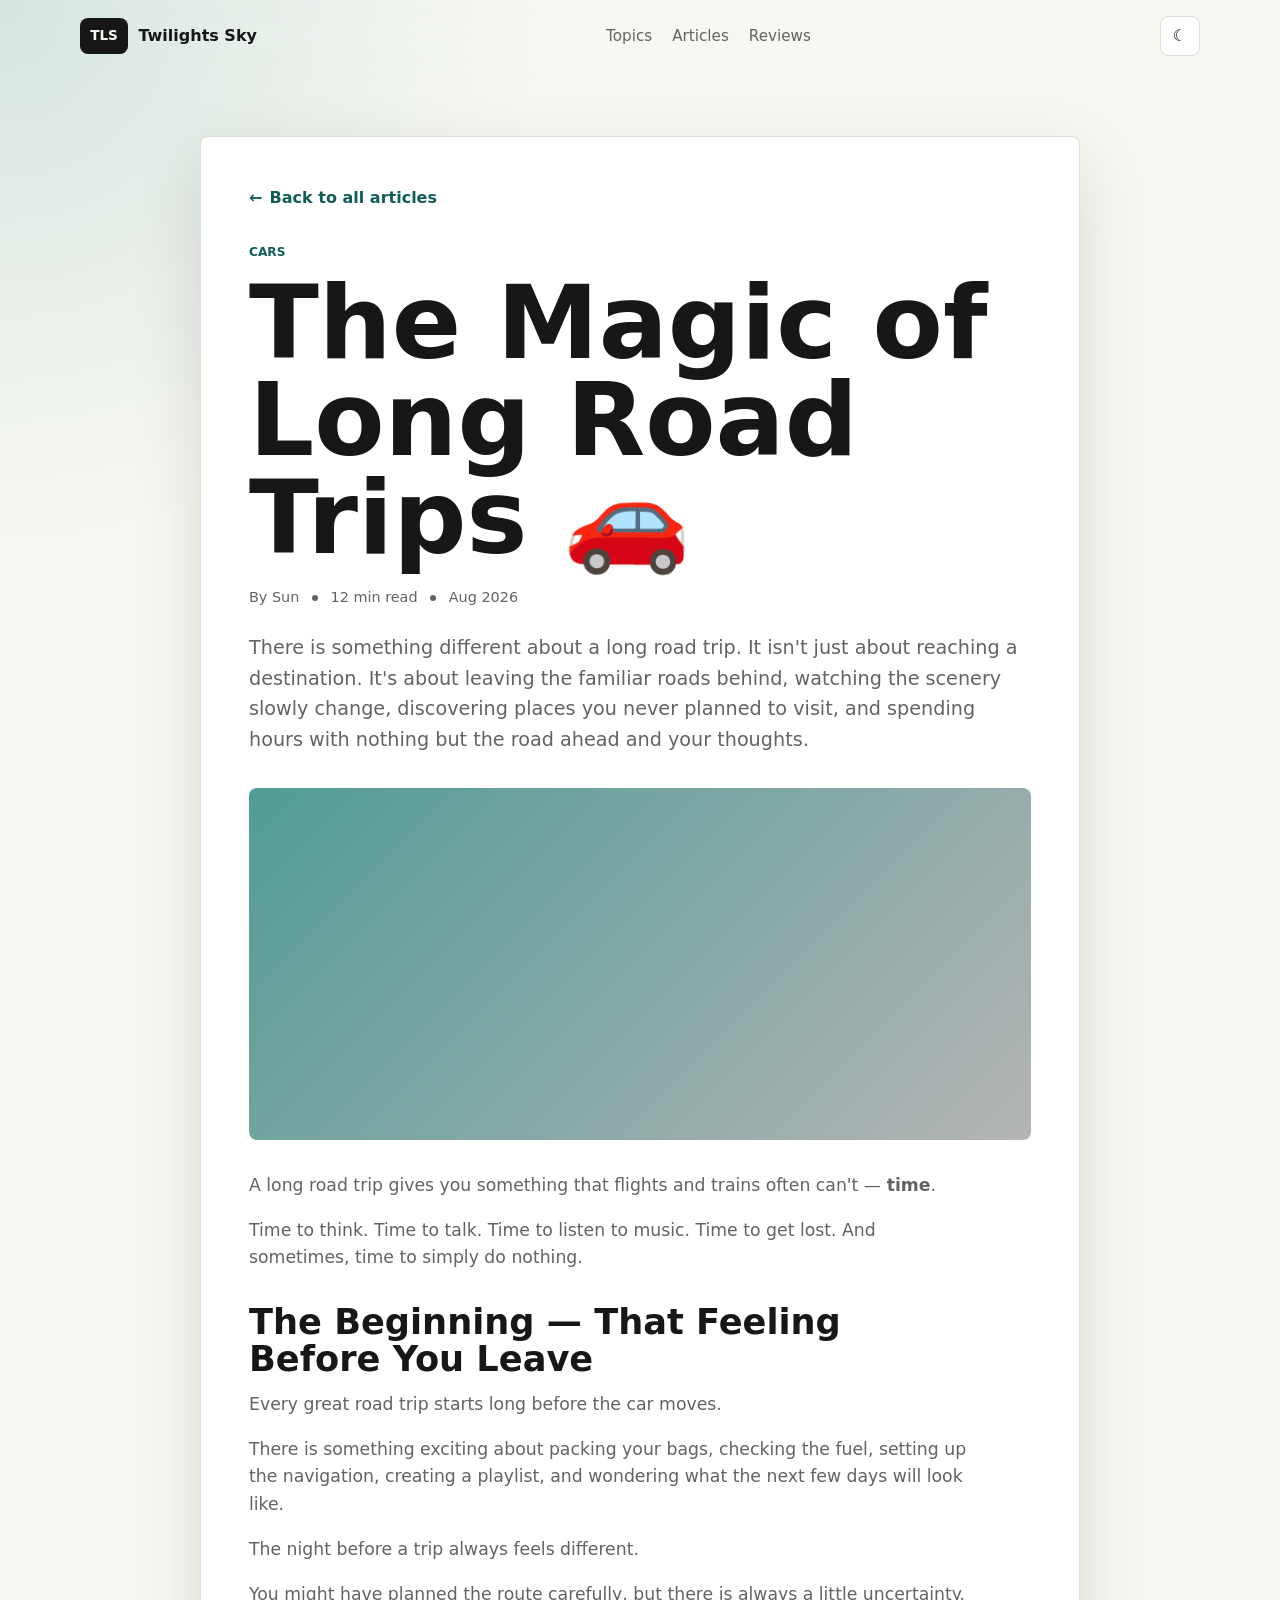
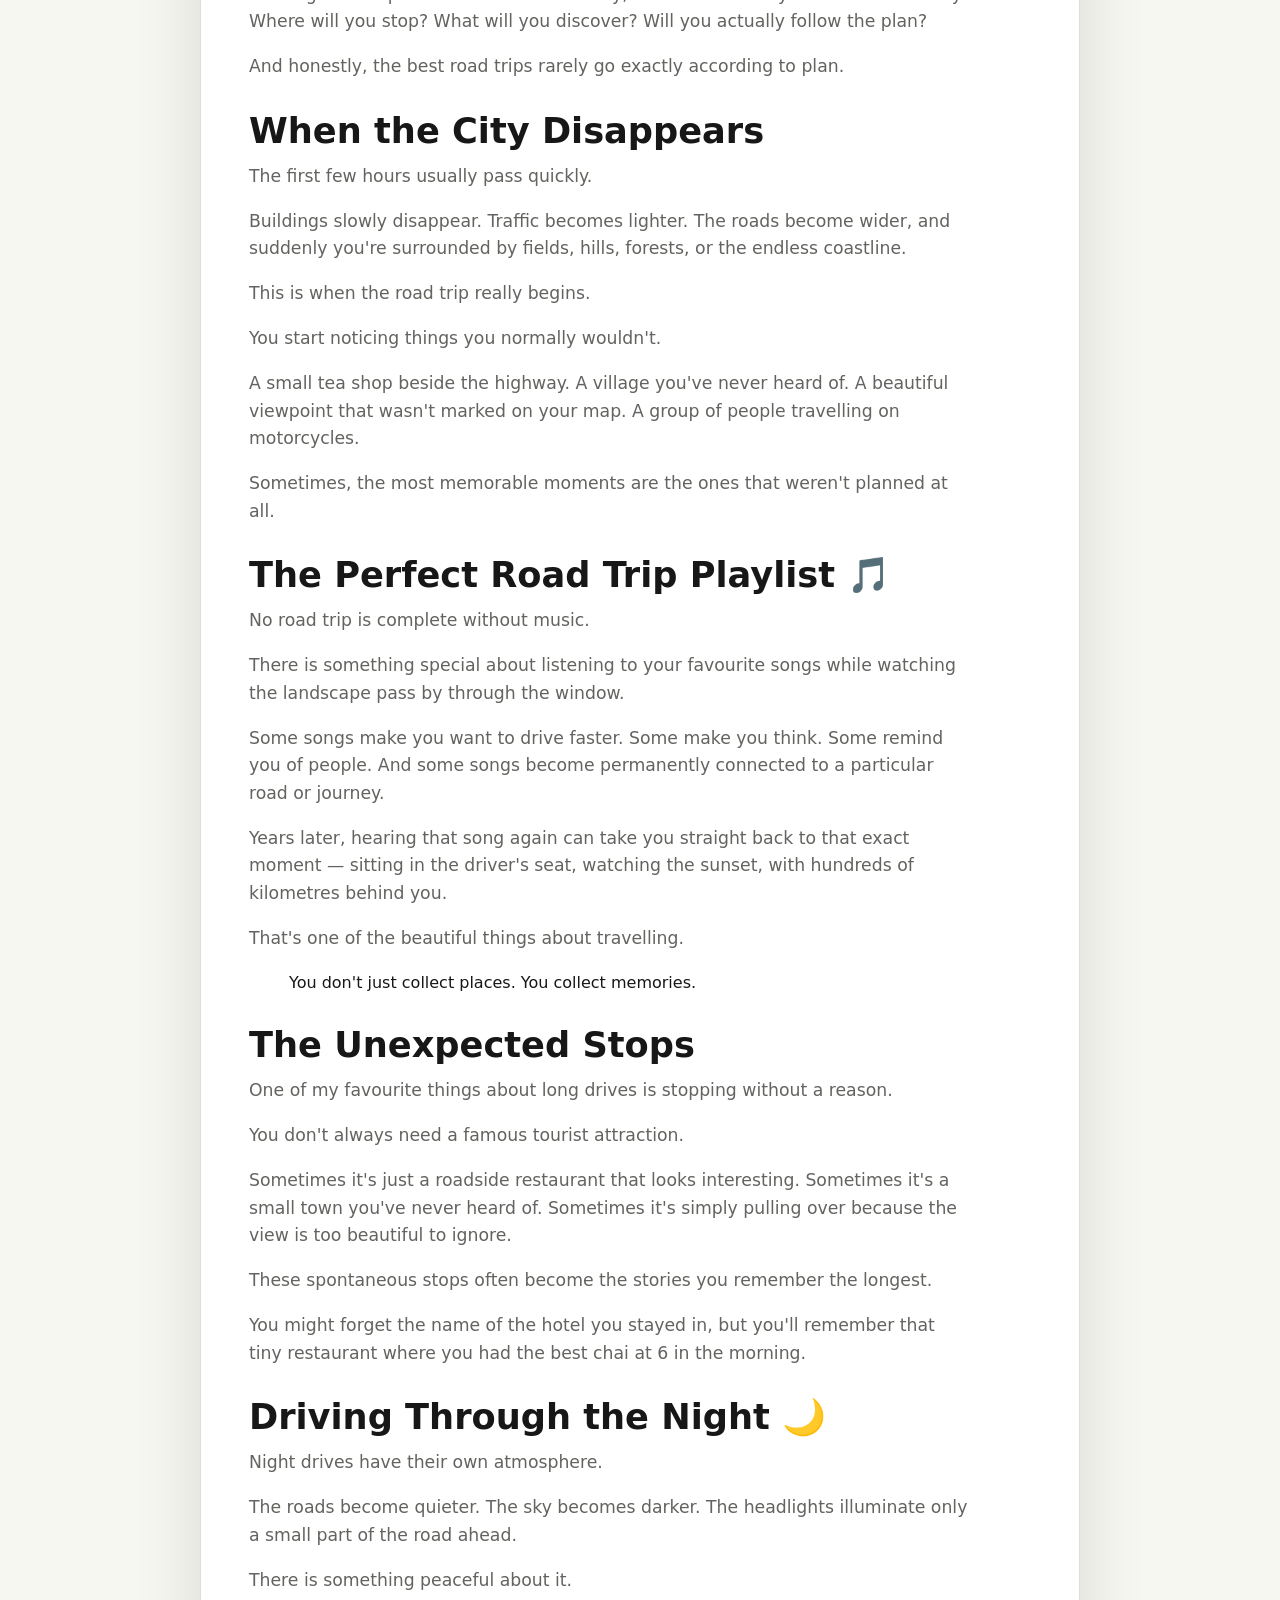
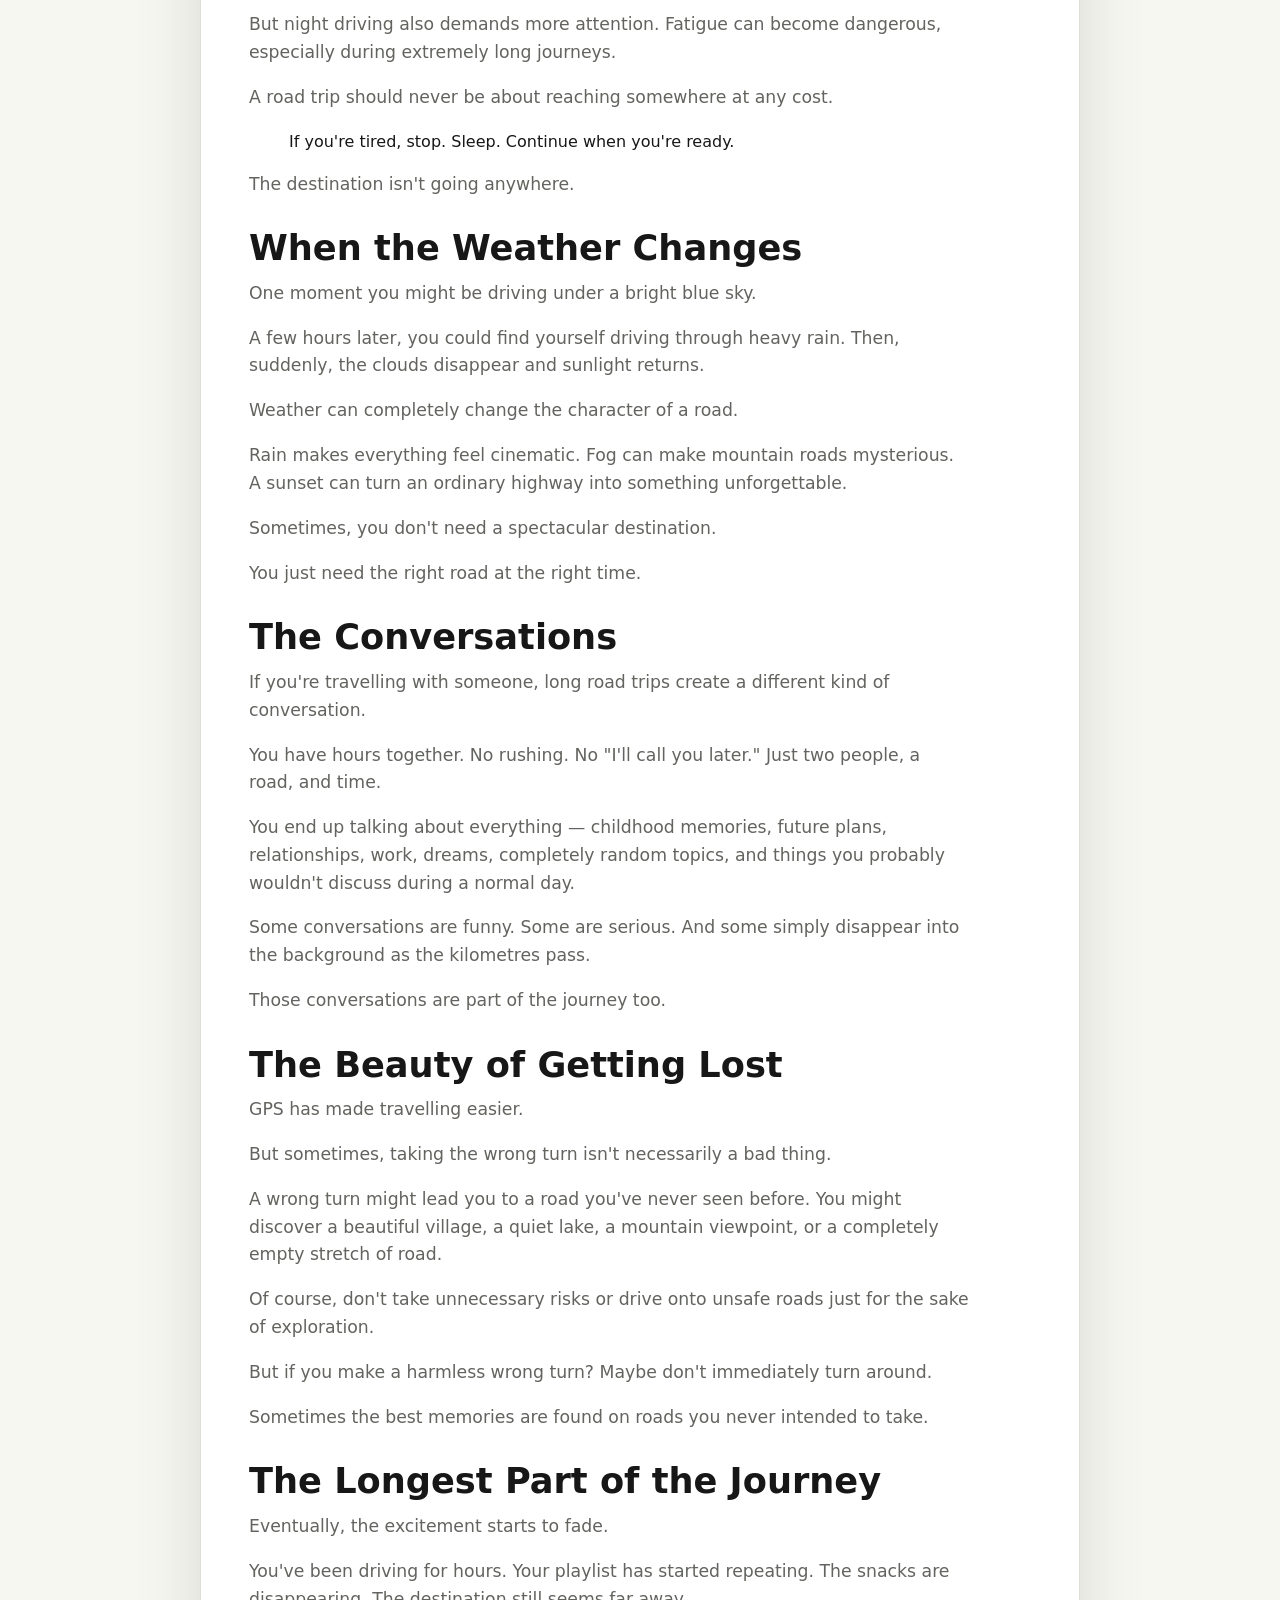
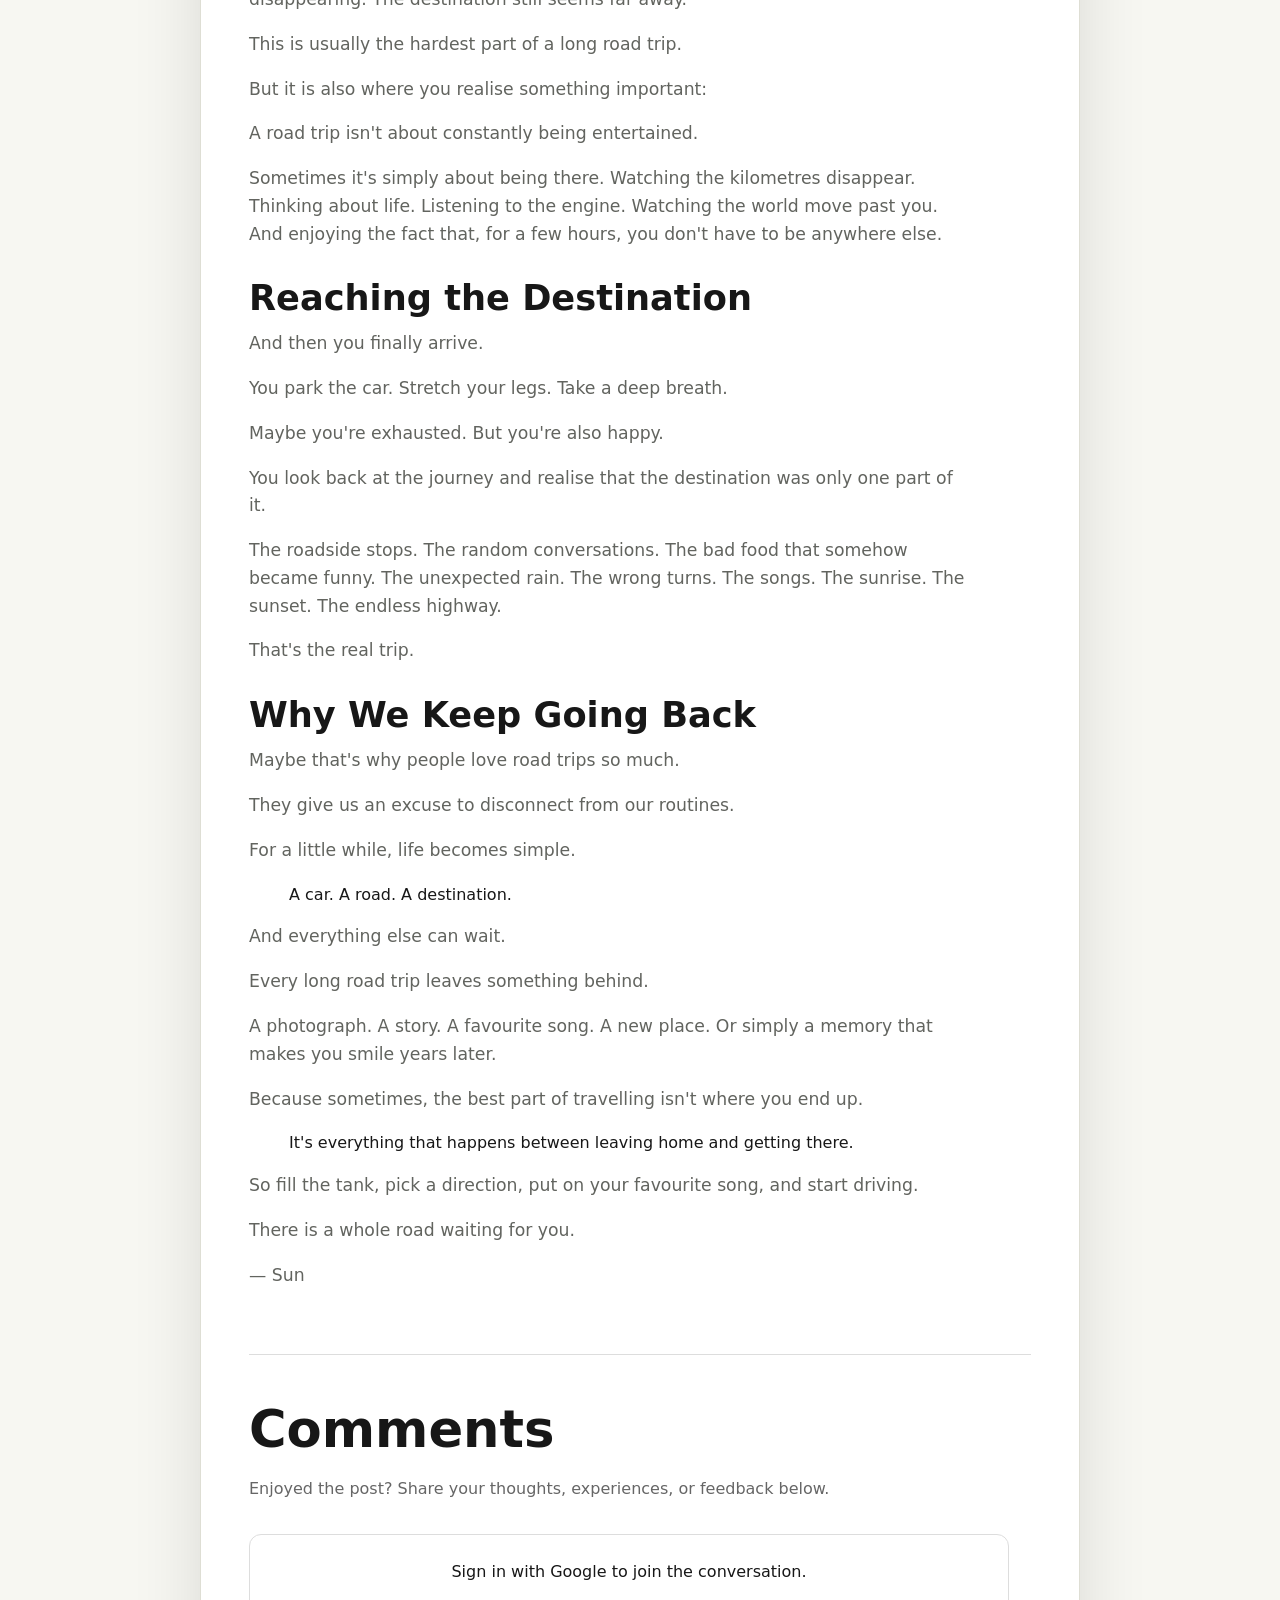
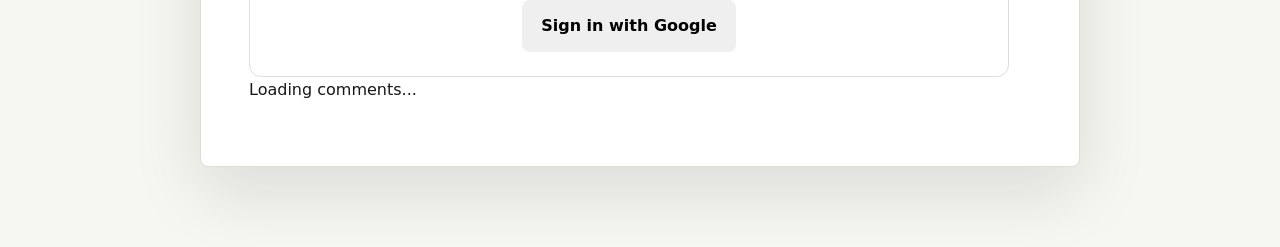
==== commit 901adbc3: "Rename blog post authors - Emotions blog: 'By Adhira' → 'By Moon' - Cars blog: 'By Adhira' → 'By Sun" ====
--- a/posts/cars-post-template.html
+++ b/posts/cars-post-template.html
@@ -37,7 +37,7 @@
         <h1>The Magic of Long Road Trips 🚗</h1>
 
         <div class="article-meta post-meta">
-          <span>By Adhira</span>
+          <span>By Sun</span>
           <span>12 min read</span>
           <span>Aug 2026</span>
         </div>
@@ -357,7 +357,7 @@
           </p>
 
           <p class="post-signature">
-            — Adhira
+            — Sun
           </p>
 
         </section>
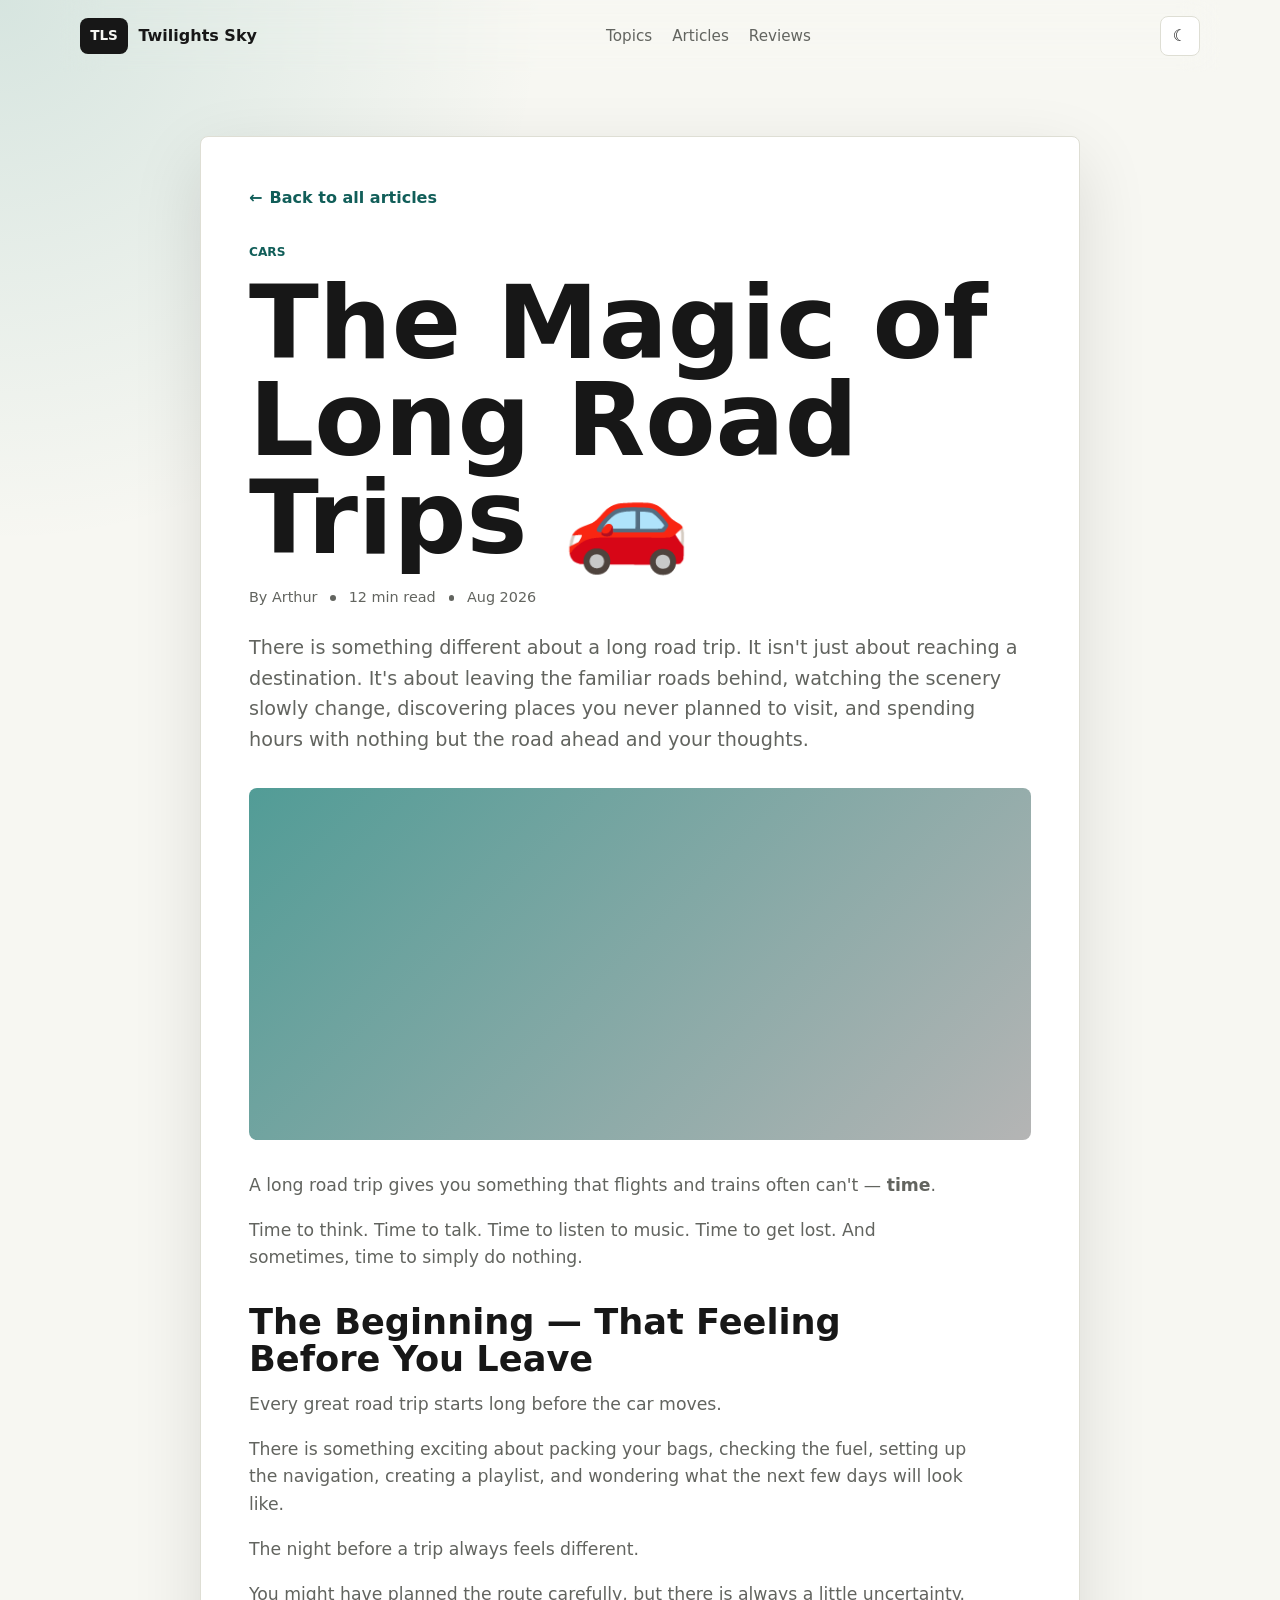
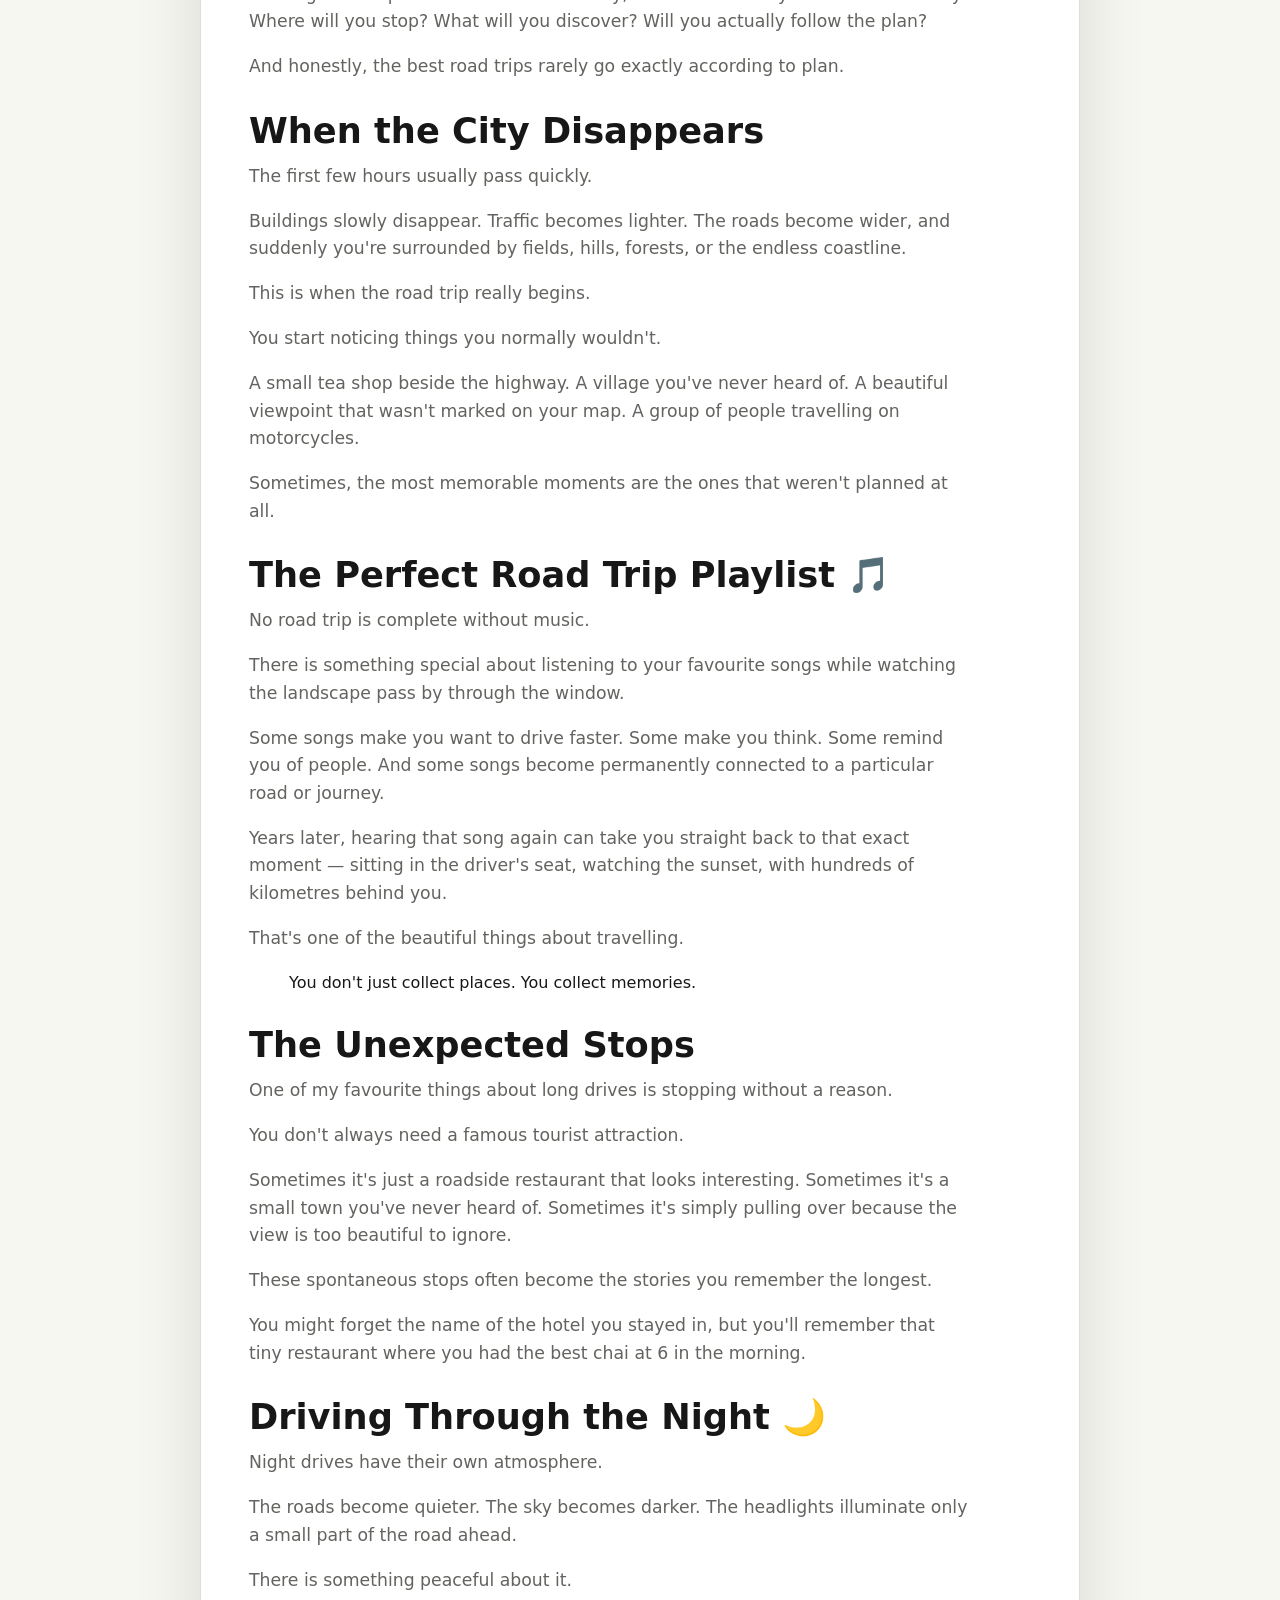
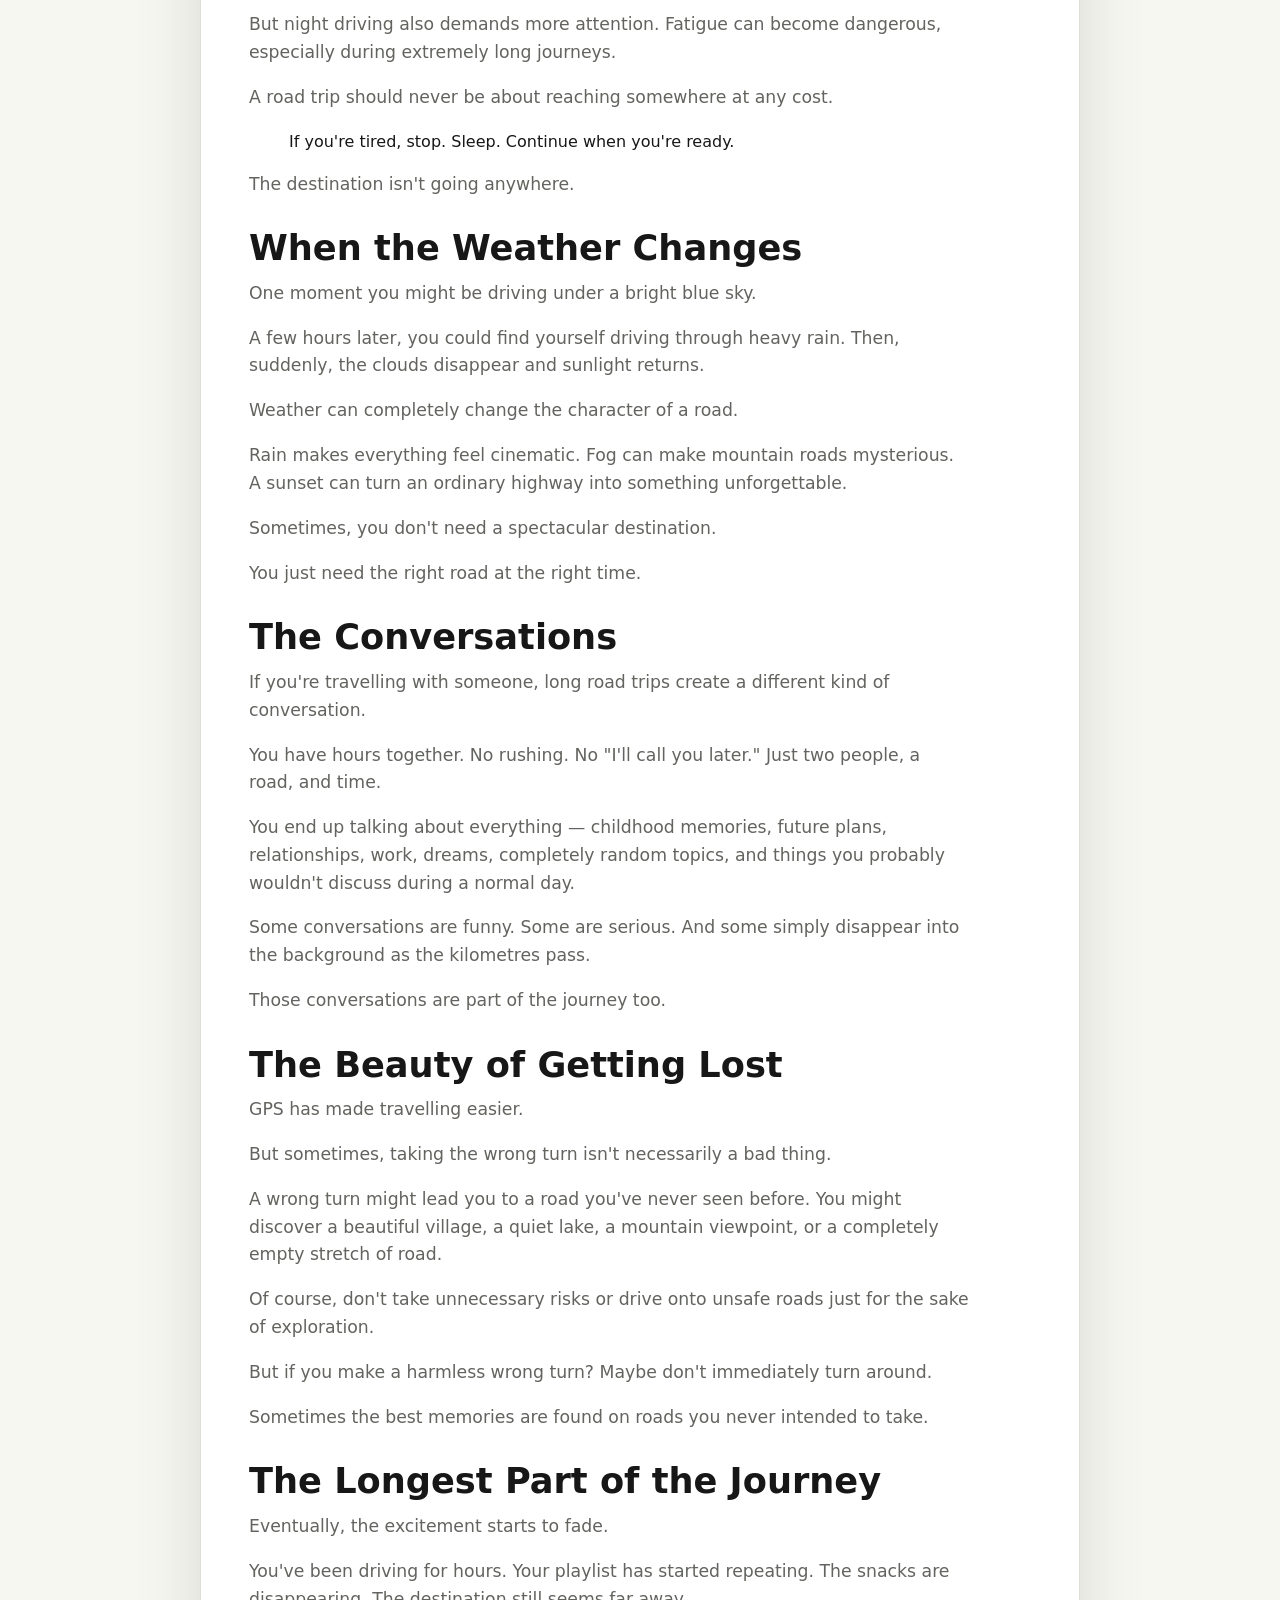
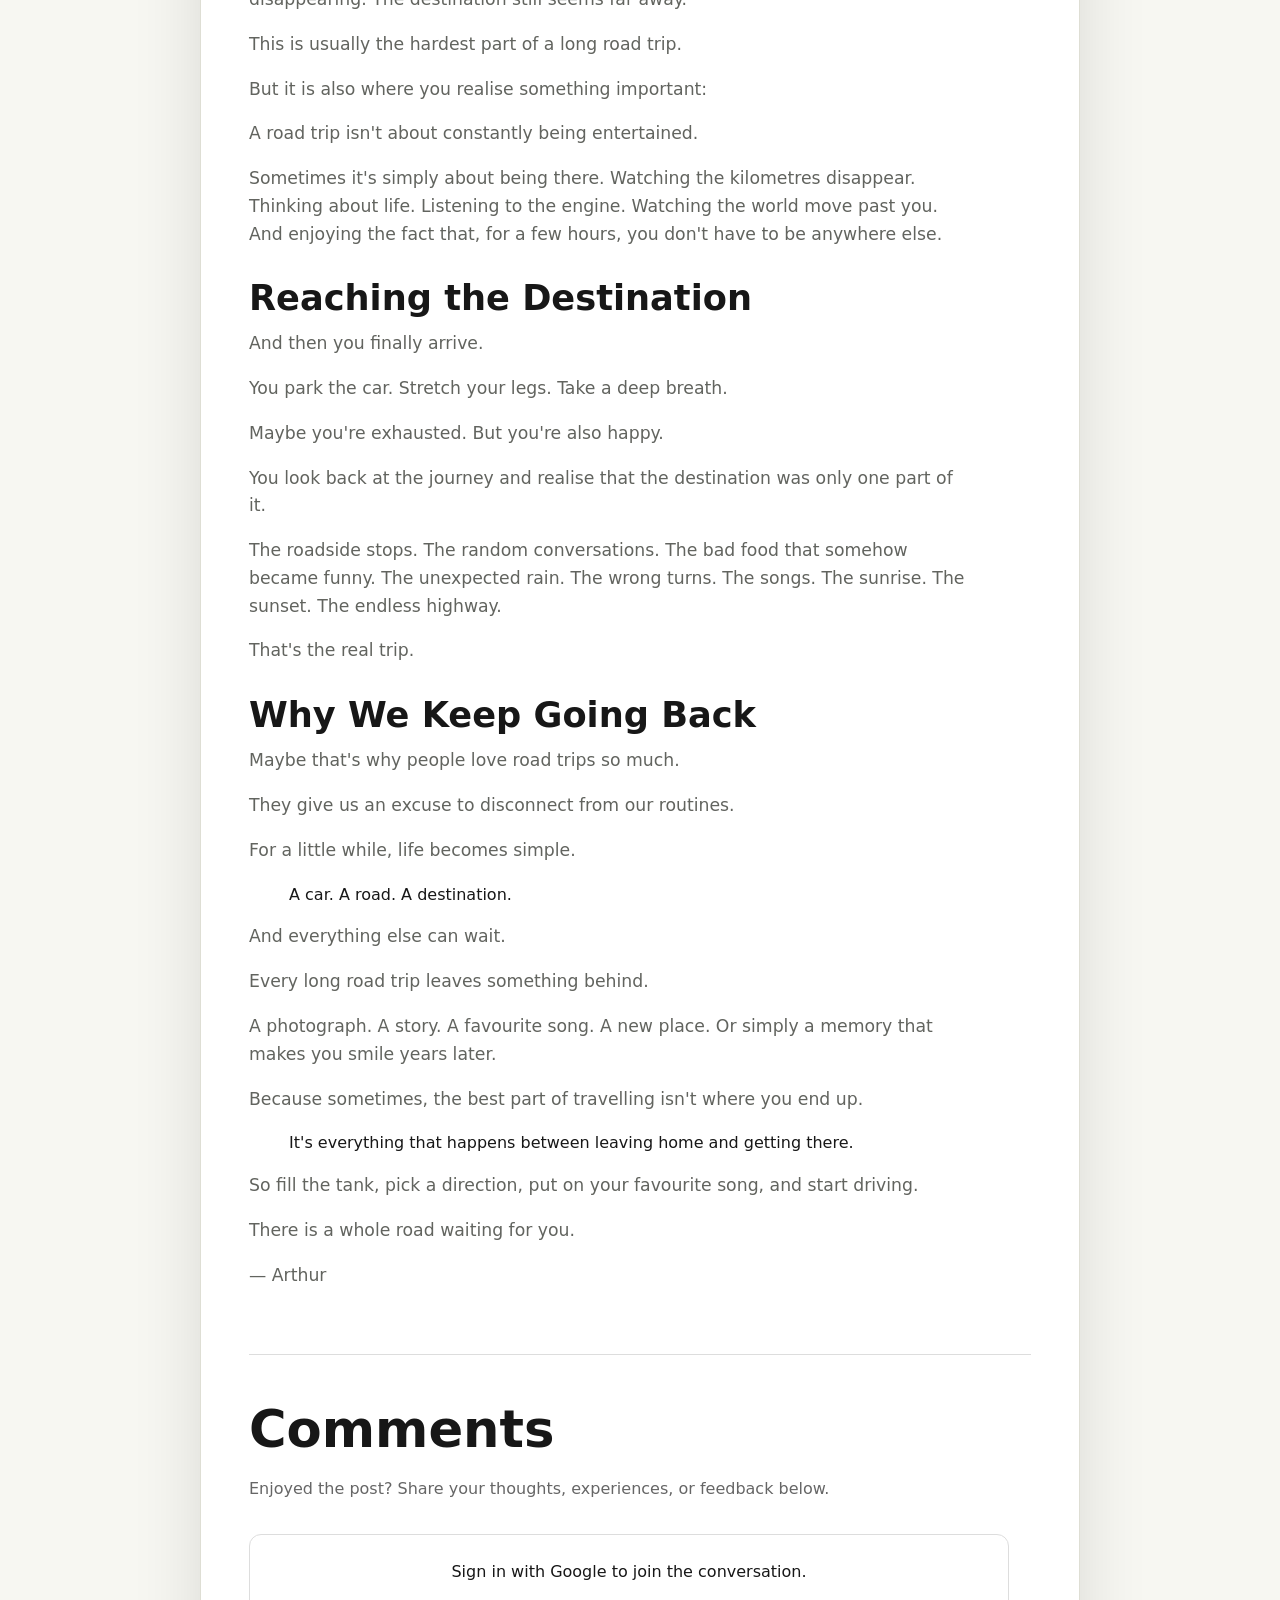
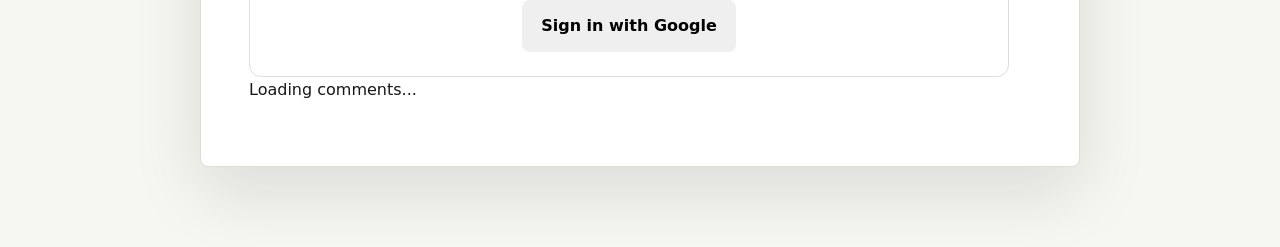
==== commit 9854262b: "Update author pen names - Emotions blog: 'By Moon' → 'By Rapunzel' - Cars blog: 'By Sun' → 'By Arthu" ====
--- a/posts/cars-post-template.html
+++ b/posts/cars-post-template.html
@@ -37,7 +37,7 @@
         <h1>The Magic of Long Road Trips 🚗</h1>
 
         <div class="article-meta post-meta">
-          <span>By Sun</span>
+          <span>By Arthur</span>
           <span>12 min read</span>
           <span>Aug 2026</span>
         </div>
@@ -357,7 +357,7 @@
           </p>
 
           <p class="post-signature">
-            — Sun
+            — Arthur
           </p>
 
         </section>
